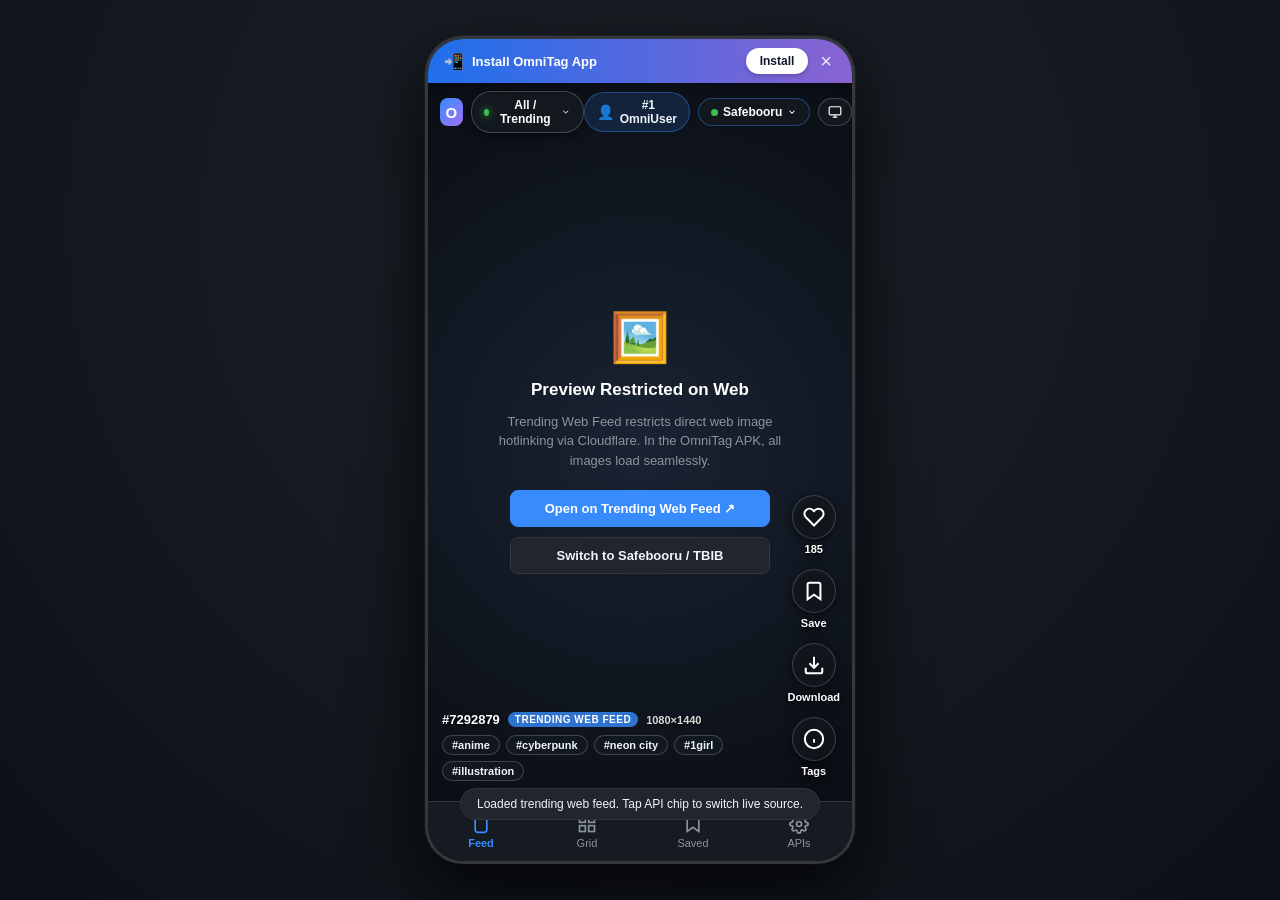
==== mobile.html @ 78c534c0 "Fix broken previews & Danbooru Cloudflare hotlink: add native APK intercept, graceful web fallback, " ====
<!DOCTYPE html>
<html lang="en" data-theme="dark">
<head>
  <meta charset="UTF-8">
  <meta name="viewport" content="width=device-width, initial-scale=1.0, maximum-scale=1.0, user-scalable=no, viewport-fit=cover">
  <meta name="referrer" content="no-referrer">
  <meta name="theme-color" content="#121820">
  <meta name="apple-mobile-web-app-capable" content="yes">
  <meta name="apple-mobile-web-app-status-bar-style" content="black-translucent">
  <title>OmniTag Mobile</title>
  
  <script>
    // Immediately suppress install banners when running inside Android APK or standalone PWA
    if (location.protocol === "file:" || navigator.userAgent.includes("OmniTagApp") || window.AndroidBridge || window.matchMedia("(display-mode: standalone)").matches) {
      document.documentElement.classList.add("is-apk");
    }
  </script>

  <link rel="manifest" href="manifest.json">
  <link rel="stylesheet" href="css/mobile.css?v=1.3.0">
  <link rel="icon" type="image/svg+xml" href="data:image/svg+xml,<svg xmlns='http://www.w3.org/2000/svg' viewBox='0 0 100 100'><rect width='100' height='100' rx='25' fill='%23388bfd'/><text x='50%' y='55%' dominant-baseline='middle' text-anchor='middle' fill='white' font-size='56' font-weight='bold'>O</text></svg>">
</head>
<body>

  <!-- Mobile App Wrapper -->
  <div class="mobile-app-container">
    
    <!-- Install to phone banner (Shown only on web mobile browsers) -->
    <div id="install-banner" class="install-banner" style="display: none;">
      <div style="display: flex; align-items: center; gap: 8px;">
        <span style="font-size: 16px;">📲</span>
        <span>Install OmniTag App</span>
      </div>
      <div style="display: flex; align-items: center; gap: 8px;">
        <button id="install-btn" class="install-banner-btn">Install</button>
        <button id="dismiss-install-banner-btn" class="install-dismiss-btn" title="Dismiss">&times;</button>
      </div>
    </div>

    <!-- ==========================================
         Grid & Saved View Pane (Consolidated to prevent layout jumping)
         ========================================== -->
    <div id="mobile-grid-view" class="mobile-grid-view" style="display: none;">
      <!-- Top Mobile App Header -->
      <header id="mobile-header" class="mobile-header">
        <div class="header-brand">
          <div class="brand-badge">O</div>
          <span class="brand-name">OmniTag</span>
        </div>

        <div class="header-actions">
          <!-- User Account Pill (Unique ID #1, #2, etc.) -->
          <button id="header-account-btn" class="account-pill" title="My Account Profile">
            <span id="header-account-avatar" class="account-avatar-emoji">&#128100;</span>
            <span id="header-account-label">#1 User</span>
          </button>
          <!-- Active Source Pill (Tap opens bottom sheet) -->
          <button id="mobile-source-chip" class="mobile-source-chip" title="Switch API">
            <span class="dot-online"></span>
            <span id="active-source-name">Safebooru</span>
            <svg width="12" height="12" viewBox="0 0 24 24" fill="none" stroke="currentColor" stroke-width="2.5"><polyline points="6 9 12 15 18 9"></polyline></svg>
          </button>

          <!-- Theme Toggle -->
          <button id="mobile-theme-btn" class="header-icon-btn" title="Toggle Theme">
            <svg width="18" height="18" viewBox="0 0 24 24" fill="none" stroke="currentColor" stroke-width="2"><circle cx="12" cy="12" r="5"></circle></svg>
          </button>

          <!-- Switch to Desktop Web Version -->
          <a href="index.html?desktop=1" id="mobile-to-desktop-btn" class="header-icon-btn desktop-link-btn" title="Open Desktop Web Version">
            <svg width="17" height="17" viewBox="0 0 24 24" fill="none" stroke="currentColor" stroke-width="2"><rect x="2" y="3" width="20" height="14" rx="2"></rect><line x1="8" y1="21" x2="16" y2="21"></line><line x1="12" y1="17" x2="12" y2="21"></line></svg>
          </a>
        </div>
      </header>

      <!-- Mobile Search Bar (Sticky, for Grid & Saved views) -->
      <div id="mobile-search-section" class="mobile-search-section">
        <div class="mobile-search-bar">
          <svg class="search-icon" width="18" height="18" viewBox="0 0 24 24" fill="none" stroke="currentColor" stroke-width="2.5">
            <circle cx="11" cy="11" r="8"></circle>
            <line x1="21" y1="21" x2="16.65" y2="16.65"></line>
          </svg>
          <input 
            id="mobile-search-input" 
            type="text" 
            placeholder="Search tags (e.g. 1girl, -tag)..." 
            autocomplete="off" 
            autocapitalize="none" 
            spellcheck="false"
          >
          <button id="mobile-clear-btn" class="clear-btn" style="display: none;">&times;</button>
          <button id="mobile-search-btn" class="submit-btn" title="Search">
            <svg width="16" height="16" viewBox="0 0 24 24" fill="none" stroke="currentColor" stroke-width="3">
              <polyline points="9 18 15 12 9 6"></polyline>
            </svg>
          </button>
        </div>

        <!-- Real-time Tag Autocomplete Sheet -->
        <div id="mobile-autocomplete" class="mobile-autocomplete-dropdown"></div>

        <!-- Horizontal Quick Filter Pills -->
        <div id="mobile-filter-scroll" class="horizontal-filter-scroll">
          <button class="filter-pill active" data-filter="all">All</button>
          <button class="filter-pill" data-rating="s">Safe Only</button>
          <button class="filter-pill" data-media="video">Videos / GIFs</button>
          <button class="filter-pill" data-media="image">Images</button>
          <button class="filter-pill" data-aspect="tall">Portrait</button>
          <button class="filter-pill" data-aspect="wide">Landscape</button>
          <button class="filter-pill" data-sort="score">★ Top Score</button>
        </div>
      </div>

      <!-- Active 2-Column Grid Scroll Body -->
      <main id="mobile-scroll-body" class="mobile-scroll-body">
        <!-- Status Meta Bar -->
        <div class="feed-status-bar">
          <span id="feed-results-info">Ready to search</span>
          <button id="feed-refresh-btn" class="text-action-btn">Refresh</button>
        </div>

        <!-- 2-Column Mobile Masonry Grid -->
        <div id="mobile-grid" class="mobile-gallery-grid"></div>

        <!-- Mobile Pagination -->
        <div id="mobile-pagination" class="mobile-pagination"></div>
      </main>
    </div>

    <!-- ==========================================
         TikTok-Style Vertical Scrolling Feed View
         ========================================== -->
    <div id="mobile-feed-view" class="mobile-feed-view">
      <!-- Floating Glass Top Bar for Feed -->
      <div class="feed-top-bar">
        <div class="feed-top-left">
          <div class="brand-badge small">O</div>
          <button id="feed-tag-pill" class="feed-tag-indicator-btn" title="Tap to change or search tags">
            <span class="feed-live-dot"></span>
            <span id="feed-tag-label">All / Trending</span>
            <svg width="12" height="12" viewBox="0 0 24 24" fill="none" stroke="currentColor" stroke-width="2.5"><polyline points="6 9 12 15 18 9"></polyline></svg>
          </button>
        </div>
        <div class="feed-top-right">
          <!-- User Account Pill (Unique ID #1, #2, etc.) -->
          <button id="feed-account-btn" class="feed-glass-btn account-pill" title="My Account Profile">
            <span id="feed-account-avatar" class="account-avatar-emoji">&#128100;</span>
            <span id="feed-account-label">#1 User</span>
          </button>
          <button id="feed-clear-tag-btn" class="feed-glass-btn" title="Clear tag filter" style="display: none;">
            &times; Clear
          </button>
          <!-- Choose Feed API Source Chip -->
          <button id="feed-source-chip" class="feed-glass-btn feed-api-pill" title="Choose Feed API Source">
            <span class="dot-online"></span>
            <span id="feed-active-source-name">Safebooru</span>
            <svg width="10" height="10" viewBox="0 0 24 24" fill="none" stroke="currentColor" stroke-width="2.5"><polyline points="6 9 12 15 18 9"></polyline></svg>
          </button>
          <!-- Switch to Desktop Web Version -->
          <a href="index.html?desktop=1" id="feed-to-desktop-btn" class="feed-glass-btn" title="Open Desktop Web Version" style="padding: 6px 9px;">
            <svg width="14" height="14" viewBox="0 0 24 24" fill="none" stroke="currentColor" stroke-width="2"><rect x="2" y="3" width="20" height="14" rx="2"></rect><line x1="8" y1="21" x2="16" y2="21"></line><line x1="12" y1="17" x2="12" y2="21"></line></svg>
          </a>
        </div>
      </div>

      <!-- Quick Tag Input Drawer (Toggled by feed-tag-pill) -->
      <div id="feed-tag-drawer" class="feed-tag-drawer hidden">
        <div class="feed-drawer-input-row">
          <input 
            type="text" 
            id="feed-tag-input" 
            placeholder="Type tags to filter feed (e.g. 1girl, landscape)..." 
            autocomplete="off" 
            autocapitalize="none" 
            spellcheck="false"
          >
          <button id="feed-tag-apply-btn" class="feed-drawer-btn primary">Apply</button>
          <button id="feed-tag-close-btn" class="feed-drawer-btn">&times;</button>
        </div>

        <!-- Quick Feed API Source Selector -->
        <div class="feed-drawer-api-section">
          <div class="feed-drawer-section-title">
            <span>Scroll on API:</span>
            <button type="button" id="feed-drawer-manage-apis-btn" class="feed-drawer-manage-link">All APIs &rsaquo;</button>
          </div>
          <div id="feed-drawer-api-pills" class="feed-drawer-api-pills"></div>
        </div>

        <div class="feed-drawer-quick-tags">
          <span class="quick-tag-label">Popular:</span>
          <button class="quick-tag-chip" data-tag="1girl">1girl</button>
          <button class="quick-tag-chip" data-tag="video">videos</button>
          <button class="quick-tag-chip" data-tag="animated">animated</button>
          <button class="quick-tag-chip" data-tag="scenery">scenery</button>
          <button class="quick-tag-chip" data-tag="cyberpunk">cyberpunk</button>
          <button class="quick-tag-chip" data-tag="genshin_impact">genshin</button>
          <button class="quick-tag-chip" data-tag="cat_ears">cat ears</button>
        </div>
      </div>

      <!-- Full-Screen Vertical Swipeable TikTok Feed Container -->
      <div id="mobile-feed-container" class="tiktok-feed-container"></div>
      
      <!-- Feed Loading Spinner -->
      <div id="feed-loading-spinner" class="feed-loading-spinner" style="display: none;">
        <div class="feed-spinner"></div>
      </div>
    </div>

    <!-- Bottom Mobile Tab Bar -->
    <nav class="mobile-bottom-nav">
      <button class="nav-tab active" data-tab="feed">
        <svg width="20" height="20" viewBox="0 0 24 24" fill="none" stroke="currentColor" stroke-width="2">
          <rect x="5" y="2" width="14" height="20" rx="3"></rect>
          <line x1="12" y1="18" x2="12.01" y2="18" stroke-width="3"></line>
        </svg>
        <span>Feed</span>
      </button>

      <button class="nav-tab" data-tab="search">
        <svg width="20" height="20" viewBox="0 0 24 24" fill="none" stroke="currentColor" stroke-width="2">
          <rect x="3" y="3" width="7" height="7"></rect>
          <rect x="14" y="3" width="7" height="7"></rect>
          <rect x="14" y="14" width="7" height="7"></rect>
          <rect x="3" y="14" width="7" height="7"></rect>
        </svg>
        <span>Grid</span>
      </button>

      <button class="nav-tab" data-tab="saved">
        <svg width="20" height="20" viewBox="0 0 24 24" fill="none" stroke="currentColor" stroke-width="2">
          <path d="M19 21l-7-5-7 5V5a2 2 0 0 1 2-2h10a2 2 0 0 1 2 2z"></path>
        </svg>
        <span>Saved</span>
      </button>

      <button id="nav-tab-apis" class="nav-tab" data-tab="apis">
        <svg width="20" height="20" viewBox="0 0 24 24" fill="none" stroke="currentColor" stroke-width="2">
          <circle cx="12" cy="12" r="3"></circle>
          <path d="M19.4 15a1.65 1.65 0 0 0 .33 1.82l.06.06a2 2 0 0 1 0 2.83 2 2 0 0 1-2.83 0l-.06-.06a1.65 1.65 0 0 0-1.82-.33 1.65 1.65 0 0 0-1 1.51V21a2 2 0 0 1-2 2 2 2 0 0 1-2-2v-.09A1.65 1.65 0 0 0 9 19.4a1.65 1.65 0 0 0-1.82.33l-.06.06a2 2 0 0 1-2.83 0 2 2 0 0 1 0-2.83l.06-.06a1.65 1.65 0 0 0 .33-1.82 1.65 1.65 0 0 0-1.51-1H3a2 2 0 0 1-2-2 2 2 0 0 1 2-2h.09A1.65 1.65 0 0 0 4.6 9a1.65 1.65 0 0 0-.33-1.82l-.06-.06a2 2 0 0 1 0-2.83 2 2 0 0 1 2.83 0l.06.06a1.65 1.65 0 0 0 1.82.33H9a1.65 1.65 0 0 0 1-1.51V3a2 2 0 0 1 2-2 2 2 0 0 1 2 2v.09a1.65 1.65 0 0 0 1 1.51 1.65 1.65 0 0 0 1.82-.33l.06-.06a2 2 0 0 1 2.83 0 2 2 0 0 1 0 2.83l-.06.06a1.65 1.65 0 0 0-.33 1.82V9a1.65 1.65 0 0 0 1.51 1H21a2 2 0 0 1 2 2 2 2 0 0 1-2 2h-.09a1.65 1.65 0 0 0-1.51 1z"></path>
        </svg>
        <span>APIs</span>
      </button>
    </nav>

    <!-- ==========================================
         Mobile Full-Screen Media Viewer Modal
         (Also functions with vertical swipe and right-side TikTok action bar)
         ========================================== -->
    <div id="mobile-viewer-modal" class="mobile-viewer">
      <div class="viewer-top-bar">
        <button id="viewer-close-btn" class="viewer-circle-btn" title="Close">&times;</button>
        <div class="viewer-title">Post View</div>
        <div style="display: flex; gap: 8px;">
          <button id="viewer-quick-download-btn" class="viewer-circle-btn" title="Download Media">
            <svg width="18" height="18" viewBox="0 0 24 24" fill="none" stroke="currentColor" stroke-width="2.2">
              <path d="M21 15v4a2 2 0 0 1-2 2H5a2 2 0 0 1-2-2v-4"></path>
              <polyline points="7 10 12 15 17 10"></polyline>
              <line x1="12" y1="15" x2="12" y2="3"></line>
            </svg>
          </button>
          <button id="viewer-toggle-info-btn" class="viewer-circle-btn" title="Details & Tags">
            <svg width="18" height="18" viewBox="0 0 24 24" fill="none" stroke="currentColor" stroke-width="2">
              <circle cx="12" cy="12" r="10"></circle>
              <line x1="12" y1="16" x2="12" y2="12"></line>
              <line x1="12" y1="8" x2="12.01" y2="8"></line>
            </svg>
          </button>
          <button id="viewer-fav-btn" class="viewer-circle-btn" title="Favorite">
            <svg width="18" height="18" viewBox="0 0 24 24" fill="none" stroke="currentColor" stroke-width="2">
              <path d="M20.84 4.61a5.5 5.5 0 0 0-7.78 0L12 5.67l-1.06-1.06a5.5 5.5 0 0 0-7.78 7.78l1.06 1.06L12 21.23l7.78-7.78 1.06-1.06a5.5 5.5 0 0 0 0-7.78z"></path>
            </svg>
          </button>
        </div>
      </div>

      <div id="viewer-media-stage" class="viewer-stage"></div>

      <!-- Right Side Vertical Action Bar for Viewer Modal -->
      <div class="tiktok-actions-sidebar viewer-sidebar">
        <!-- Heart / Like -->
        <button id="viewer-sidebar-heart-btn" class="tiktok-action-btn heart-btn" title="Like">
          <div class="action-icon-circle">
            <svg width="22" height="22" viewBox="0 0 24 24" fill="none" stroke="currentColor" stroke-width="2.2">
              <path d="M20.84 4.61a5.5 5.5 0 0 0-7.78 0L12 5.67l-1.06-1.06a5.5 5.5 0 0 0-7.78 7.78l1.06 1.06L12 21.23l7.78-7.78 1.06-1.06a5.5 5.5 0 0 0 0-7.78z"></path>
            </svg>
          </div>
          <span id="viewer-sidebar-heart-label" class="action-label">Like</span>
        </button>

        <!-- Save / Bookmark Button -->
        <button id="viewer-sidebar-save-btn" class="tiktok-action-btn save-btn" title="Save Bookmark">
          <div class="action-icon-circle">
            <svg width="22" height="22" viewBox="0 0 24 24" fill="none" stroke="currentColor" stroke-width="2.2">
              <path d="M19 21l-7-5-7 5V5a2 2 0 0 1 2-2h10a2 2 0 0 1 2 2z"></path>
            </svg>
          </div>
          <span id="viewer-sidebar-save-label" class="action-label">Save</span>
        </button>

        <!-- Download Button Directly Underneath Save Button -->
        <button id="viewer-sidebar-download-btn" class="tiktok-action-btn download-btn" title="Download Media">
          <div class="action-icon-circle">
            <svg width="22" height="22" viewBox="0 0 24 24" fill="none" stroke="currentColor" stroke-width="2.2">
              <path d="M21 15v4a2 2 0 0 1-2 2H5a2 2 0 0 1-2-2v-4"></path>
              <polyline points="7 10 12 15 17 10"></polyline>
              <line x1="12" y1="15" x2="12" y2="3"></line>
            </svg>
          </div>
          <span class="action-label">Download</span>
        </button>

        <!-- Tags Button -->
        <button id="viewer-sidebar-tags-btn" class="tiktok-action-btn info-btn" title="Tags & Info">
          <div class="action-icon-circle">
            <svg width="22" height="22" viewBox="0 0 24 24" fill="none" stroke="currentColor" stroke-width="2.2">
              <circle cx="12" cy="12" r="10"></circle>
              <line x1="12" y1="16" x2="12" y2="12"></line>
              <line x1="12" y1="8" x2="12.01" y2="8"></line>
            </svg>
          </div>
          <span class="action-label">Tags</span>
        </button>
      </div>

      <!-- Floating Button to Open Details (visible when sheet is hidden) -->
      <button id="viewer-info-pill-btn" class="viewer-floating-pill" type="button">
        <svg width="15" height="15" viewBox="0 0 24 24" fill="none" stroke="currentColor" stroke-width="2.5">
          <polyline points="18 15 12 9 6 15"></polyline>
        </svg>
        Tags & Details
      </button>

      <!-- Backdrop overlay for bottom sheet (tapping dismisses sheet) -->
      <div id="viewer-sheet-backdrop" class="viewer-sheet-backdrop"></div>

      <!-- Expandable Bottom Sheet for Info & Tags -->
      <div id="viewer-info-sheet" class="viewer-info-sheet collapsed">
        <div id="viewer-sheet-drag-header" class="sheet-drag-header" title="Pull down or tap Close to hide details">
          <div class="sheet-drag-handle-zone">
            <div class="sheet-drag-bar"></div>
          </div>
          <div class="sheet-header-title-row">
            <span class="sheet-header-title">Post Details &amp; Tags</span>
            <button type="button" id="viewer-collapse-btn" class="sheet-collapse-btn" title="Close Details">
              <svg width="14" height="14" viewBox="0 0 24 24" fill="none" stroke="currentColor" stroke-width="2.5">
                <line x1="18" y1="6" x2="6" y2="18"></line>
                <line x1="6" y1="6" x2="18" y2="18"></line>
              </svg>
              Close
            </button>
          </div>
        </div>

        <div class="sheet-actions">
          <button id="viewer-download-btn" class="sheet-action-btn primary">
            <svg width="16" height="16" viewBox="0 0 24 24" fill="none" stroke="currentColor" stroke-width="2">
              <path d="M21 15v4a2 2 0 0 1-2 2H5a2 2 0 0 1-2-2v-4"></path>
              <polyline points="7 10 12 15 17 10"></polyline>
              <line x1="12" y1="15" x2="12" y2="3"></line>
            </svg>
            Download
          </button>
          <button id="viewer-copy-btn" class="sheet-action-btn">Copy Link</button>
          <a id="viewer-source-btn" class="sheet-action-btn" target="_blank" rel="noopener">Source &nearr;</a>
        </div>

        <div class="sheet-meta-row" id="viewer-meta-row"></div>
        
        <div class="sheet-tags-section">
          <h5>Tags (Tap to Search)</h5>
          <div id="viewer-tags-chips" class="mobile-tags-wrap"></div>
        </div>
      </div>
    </div>

    <!-- ==========================================
         Mobile Source Switcher & Manager Bottom Sheet
         ========================================== -->
    <div id="mobile-sources-sheet" class="bottom-sheet-modal">
      <div class="sheet-overlay"></div>
      <div class="sheet-panel">
        <div class="sheet-header">
          <h4>Manage API Sources</h4>
          <button id="close-sources-sheet-btn" class="sheet-close-btn">&times;</button>
        </div>
        <div id="mobile-sources-list" class="sheet-sources-list"></div>
        <div class="sheet-footer" style="display: flex; flex-direction: column; gap: 8px;">
          <button id="mobile-add-source-btn" class="sheet-action-btn primary" style="width: 100%;">+ Add Custom API Source</button>
          <div style="display: flex; gap: 8px;">
            <button id="m-export-btn" class="sheet-action-btn" type="button" style="flex: 1;">Export JSON</button>
            <label class="sheet-action-btn" style="flex: 1; text-align: center; cursor: pointer; margin: 0;">
              Import JSON
              <input type="file" id="m-import-file" accept=".json" style="display: none;">
            </label>
            <button id="m-reset-btn" class="sheet-action-btn" type="button" style="flex: 1;">Reset</button>
          </div>
        </div>
      </div>
    </div>

    <!-- ==========================================
         Mobile Add / Edit Source Sheet
         ========================================== -->
    <div id="mobile-edit-source-sheet" class="bottom-sheet-modal">
      <div class="sheet-overlay"></div>
      <div class="sheet-panel" style="max-height: 90vh;">
        <div class="sheet-header">
          <h4 id="m-edit-sheet-title">Edit API Source</h4>
          <button id="close-edit-source-btn" class="sheet-close-btn">&times;</button>
        </div>
        
        <form id="mobile-source-form" style="overflow-y: auto; padding-right: 4px; flex: 1;">
          <input type="hidden" id="m-src-id">

          <div class="m-form-group">
            <label class="m-form-label">Source Name</label>
            <input type="text" id="m-src-name" class="m-form-input" placeholder="e.g. My Custom API" required>
          </div>

          <div class="m-form-group">
            <label class="m-form-label">API Protocol / Type</label>
            <select id="m-src-type" class="m-form-select">
              <option value="gelbooru_dapi">Gelbooru / Safebooru DAPI (XML / JSON)</option>
              <option value="danbooru_v2">Danbooru 2.x API (JSON)</option>
              <option value="moebooru">Moebooru API (Yande.re, Konachan)</option>
            </select>
          </div>

          <div class="m-form-group">
            <label class="m-form-label">Base URL</label>
            <input type="url" id="m-src-base" class="m-form-input" placeholder="https://example.com" required>
          </div>

          <div class="m-form-group">
            <label class="m-form-label">API Key</label>
            <input type="text" id="m-src-apikey" class="m-form-input" placeholder="Paste your API key here" autocomplete="off" spellcheck="false">
            <div class="m-form-hint">Rule34: find in rule34.xxx &rarr; Account &rarr; Options</div>
          </div>

          <div class="m-form-group">
            <label class="m-form-label">User ID (Required for Rule34)</label>
            <input type="text" id="m-src-userid" class="m-form-input" placeholder="Enter numeric User ID (e.g. 1234567)" autocomplete="off" spellcheck="false">
            <div class="m-form-hint">Rule34 requires BOTH your numeric User ID and API key to authenticate.</div>
          </div>

          <div class="m-form-group">
            <label class="m-form-label">Proxy Mode</label>
            <select id="m-src-proxy" class="m-form-select">
              <option value="auto">Auto (Built-in / Local server proxy)</option>
              <option value="direct">Direct (No Proxy)</option>
              <option value="corsproxy">Public CORS Proxy</option>
              <option value="allorigins">AllOrigins Proxy</option>
              <option value="custom">Custom Proxy</option>
            </select>
          </div>

          <div class="m-form-group" id="m-src-custom-proxy-group" style="display: none;">
            <label class="m-form-label">Custom Proxy URL</label>
            <input type="text" id="m-src-custom-proxy" class="m-form-input" placeholder="https://myproxy.com/?url={url}">
          </div>

          <div class="m-form-group">
            <label class="m-form-label">Custom Posts URL Template (Optional)</label>
            <input type="text" id="m-src-posts" class="m-form-input" placeholder="Leave empty for default">
            <div class="m-form-hint">Variables: {tags}, {page}, {limit}, {api_key}, {user_id}</div>
          </div>

          <div class="m-form-group">
            <label class="m-form-label">Custom Tag Autocomplete URL (Optional)</label>
            <input type="text" id="m-src-tags" class="m-form-input" placeholder="Leave empty for default">
            <div class="m-form-hint">Variable: {query}</div>
          </div>

          <div style="display: flex; flex-direction: column; gap: 8px; margin-top: 16px; margin-bottom: 8px;">
            <button type="submit" class="sheet-action-btn primary" style="padding: 12px; font-size: 14px;">Save Source</button>
            <button type="button" id="m-src-cancel-btn" class="sheet-action-btn" style="padding: 10px;">Cancel</button>
            <button type="button" id="m-src-delete-btn" class="sheet-action-btn" style="padding: 10px; color: var(--m-danger); border-color: rgba(248, 81, 73, 0.4); display: none;">Delete Source</button>
          </div>
        </form>
      </div>
    </div>

        <!-- ==========================================
         Mobile Accounts & Profile Bottom Sheet Modal
         ========================================== -->
    <div id="mobile-account-modal" class="bottom-sheet-modal">
      <div class="sheet-overlay"></div>
      <div class="sheet-panel" style="max-height: 88vh;">
        <div class="sheet-header">
          <h4>đź‘¤ User Profiles &amp; Accounts</h4>
          <button id="close-account-modal-btn" class="sheet-close-btn">&times;</button>
        </div>

        <div style="overflow-y: auto; padding-right: 4px; flex: 1; display: flex; flex-direction: column; gap: 14px;">
          <!-- Active Account Card -->
          <div class="active-account-card">
            <div class="account-avatar-large" id="current-account-avatar">&#128100;</div>
            <div class="account-card-info">
              <div class="account-name-row">
                <span id="current-account-name" class="account-name-text">OmniUser</span>
                <button id="edit-profile-btn" class="edit-profile-mini-btn" title="Edit Profile">&#9998;</button>
              </div>
              <div class="account-badges-row">
                <span class="account-id-badge" id="current-account-id-badge">ID #1</span>
                <span class="account-handle-text" id="current-account-handle">@user1</span>
              </div>
              <div class="account-stats-text" id="current-account-stats">0 saved bookmarks</div>
            </div>
          </div>

          <!-- Account Switcher Section -->
          <div class="account-section-title">
            <span>Switch Profile</span>
            <button id="create-account-btn" class="text-action-btn">+ New Account</button>
          </div>

          <div id="accounts-list-container" class="accounts-list-container">
            <!-- Dynamic Account Cards rendered here -->
          </div>

          <!-- Create Account Form Drawer (Hidden by default) -->
          <div id="new-account-drawer" class="new-account-drawer hidden">
            <h5 style="color: var(--m-text); font-weight: 700;">Create Unique Account</h5>
            <div class="m-form-group">
              <label class="m-form-label">Profile Name</label>
              <input type="text" id="new-account-name-input" class="m-form-input" placeholder="e.g. Anime Fan">
            </div>
            <div class="m-form-group">
              <label class="m-form-label">Choose Avatar</label>
              <div class="avatar-picker-row">
                <button type="button" class="avatar-option selected" data-avatar="&#128100;">&#128100;</button>
                <button type="button" class="avatar-option" data-avatar="&#127775;">&#127775;</button>
                <button type="button" class="avatar-option" data-avatar="&#129418;">&#129418;</button>
                <button type="button" class="avatar-option" data-avatar="&#128049;">&#128049;</button>
                <button type="button" class="avatar-option" data-avatar="&#127800;">&#127800;</button>
                <button type="button" class="avatar-option" data-avatar="&#9889;">&#9889;</button>
                <button type="button" class="avatar-option" data-avatar="&#127918;">&#127918;</button>
                <button type="button" class="avatar-option" data-avatar="&#127912;">&#127912;</button>
                <button type="button" class="avatar-option" data-avatar="&#128081;">&#128081;</button>
              </div>
            </div>
            <div style="font-size: 11px; color: var(--m-text-sub); margin-bottom: 8px;" id="new-account-id-hint">
              This account will be assigned sequential unique ID #2.
            </div>
            <div style="display: flex; gap: 8px;">
              <button type="button" id="confirm-create-account-btn" class="sheet-action-btn primary" style="flex: 1;">Create Account</button>
              <button type="button" id="cancel-create-account-btn" class="sheet-action-btn" style="flex: 1;">Cancel</button>
            </div>
          </div>
        </div>
      </div>
    </div>
    <!-- Install Help Modal -->
    <div id="install-modal" class="bottom-sheet-modal">
      <div class="sheet-overlay"></div>
      <div class="sheet-panel">
        <div class="sheet-header">
          <h4>📲 How to Install App on Phone</h4>
          <button id="close-install-modal-btn" class="sheet-close-btn">&times;</button>
        </div>
        <div id="install-instructions" style="font-size: 13px; line-height: 1.6; color: var(--m-text); margin-bottom: 14px;">
        </div>
        <div>
          <button id="dismiss-install-modal-btn" class="sheet-action-btn primary" style="width: 100%;">Understood</button>
        </div>
      </div>
    </div>

    <!-- Toast Notification -->
    <div id="mobile-toast" class="mobile-toast"></div>

  </div>

  <!-- Reusable API engine and Autocomplete logic -->
  <script src="js/api-sources.js?v=1.3.0"></script>
  <script src="js/autocomplete.js?v=1.3.0"></script>
  <script src="js/mobile-app.js?v=1.3.0"></script>

  <!-- PWA Service Worker Registration -->
  <script>
    if ("serviceWorker" in navigator && location.protocol.startsWith("http")) {
      window.addEventListener("load", () => {
        navigator.serviceWorker.register("sw.js").catch(e => console.log("SW registration:", e));
      });
    }
  </script>

</body>
</html>
---- css/mobile.css ----
/* ==========================================================================
   OmniTag Mobile - Native App UI Stylesheet
   Designed for smartphone viewport, touch gestures, and bottom navigation
   ========================================================================== */

:root {
  --m-bg: #0d1117;
  --m-surface: #161b22;
  --m-surface-elevated: #21262d;
  --m-border: #30363d;
  --m-text: #f0f6fc;
  --m-text-sub: #8b949e;
  --m-accent: #388bfd;
  --m-accent-glow: rgba(56, 139, 253, 0.2);
  --m-danger: #f85149;
  --m-success: #3fb950;
  
  --cat-artist: #f47067;
  --cat-character: #56d364;
  --cat-copyright: #e3b341;
  --cat-general: #58a6ff;

  --nav-height: 60px;
  --header-height: 54px;
    --font-system: -apple-system, BlinkMacSystemFont, "Segoe UI", Roboto, Helvetica, Arial, sans-serif;

  /* Modern Android Safe-Area Insets (Samsung Galaxy A56+, S24/S25, Pixel 8/9) */
  --sat: env(safe-area-inset-top, 0px);
  --sab: env(safe-area-inset-bottom, 0px);
  --sal: env(safe-area-inset-left, 0px);
  --sar: env(safe-area-inset-right, 0px);
}

/* Completely suppress install banners when running inside Android APK or installed standalone PWA */
.is-apk #install-banner,
.is-apk #install-modal,
@media all and (display-mode: standalone) {
  #install-banner,
  #install-modal {
    display: none !important;
  }
}

[data-theme="light"] {
  --m-bg: #f8fafc;
  --m-surface: #ffffff;
  --m-surface-elevated: #f1f5f9;
  --m-border: #e2e8f0;
  --m-text: #0f172a;
  --m-text-sub: #64748b;
  --m-accent: #2563eb;
  --m-accent-glow: rgba(37, 99, 235, 0.15);
}

*, *::before, *::after {
  box-sizing: border-box;
  margin: 0;
  padding: 0;
  -webkit-tap-highlight-color: transparent;
}

body {
  font-family: var(--font-system);
  background-color: var(--m-bg);
  color: var(--m-text);
  margin: 0;
  padding: 0;
  height: 100vh;
  overflow: hidden;
  user-select: none;
}

/* App Container - Fixed viewport to eliminate jumping and layout shifts */
.mobile-app-container {
  position: fixed;
  inset: 0;
  width: 100%;
  max-width: 480px; /* Constrains beautifully on PC when previewing */
  margin: 0 auto;
  overflow: hidden;
  background-color: var(--m-bg);
  box-shadow: 0 0 40px rgba(0, 0, 0, 0.5);
  border-left: 1px solid var(--m-border);
  border-right: 1px solid var(--m-border);
}

/* Grid & Saved View Container */
.mobile-grid-view {
  position: absolute;
  top: 0;
  left: 0;
  right: 0;
  bottom: calc(var(--nav-height) + env(safe-area-inset-bottom, 0px));
  display: flex;
  flex-direction: column;
  overflow: hidden;
  background: var(--m-bg);
  z-index: 10;
}

.install-banner {
  position: absolute;
  top: 0;
  left: 0;
  right: 0;
  height: 44px;
  background: linear-gradient(90deg, #1f6feb, #8a63d2);
  color: #fff;
  padding: 0 16px;
  display: flex;
  align-items: center;
  justify-content: space-between;
  font-size: 13px;
  font-weight: 600;
  box-shadow: 0 2px 8px rgba(0, 0, 0, 0.25);
  z-index: 60;
}

body.with-install-banner .mobile-grid-view,
body.with-install-banner .mobile-feed-view {
  top: 44px;
}

.install-banner-btn {
  background: #ffffff;
  color: #0f172a;
  border: none;
  padding: 6px 14px;
  border-radius: 16px;
  font-size: 12px;
  font-weight: 700;
  cursor: pointer;
  box-shadow: 0 2px 4px rgba(0, 0, 0, 0.2);
  transition: transform 0.15s ease;
}

.install-banner-btn:active {
  transform: scale(0.95);
}

.install-dismiss-btn {
  background: transparent;
  border: none;
  color: rgba(255, 255, 255, 0.85);
  font-size: 20px;
  line-height: 1;
  cursor: pointer;
  padding: 0 4px;
}

.desktop-link-btn {
  color: var(--m-text-sub);
  text-decoration: none;
}

.desktop-link-btn:hover {
  color: var(--m-text);
}

/* Header */
.mobile-header {
  height: var(--header-height);
  padding: 0 16px;
  display: flex;
  align-items: center;
  justify-content: space-between;
  background-color: var(--m-surface);
  border-bottom: 1px solid var(--m-border);
  flex-shrink: 0;
  z-index: 20;
}

.header-brand {
  display: flex;
  align-items: center;
  gap: 8px;
}

.brand-badge {
  width: 28px;
  height: 28px;
  border-radius: 8px;
  background: linear-gradient(135deg, #388bfd, #a371f7);
  display: flex;
  align-items: center;
  justify-content: center;
  color: #fff;
  font-weight: 800;
  font-size: 15px;
}

.brand-name {
  font-size: 18px;
  font-weight: 700;
  letter-spacing: -0.5px;
}

.header-actions {
  display: flex;
  align-items: center;
  gap: 8px;
}

.mobile-source-chip {
  background: var(--m-surface-elevated);
  border: 1px solid var(--m-border);
  color: var(--m-text);
  padding: 5px 10px;
  border-radius: 20px;
  font-size: 12px;
  font-weight: 600;
  display: flex;
  align-items: center;
  gap: 6px;
  cursor: pointer;
}

.dot-online {
  width: 7px;
  height: 7px;
  border-radius: 50%;
  background: var(--m-success);
}

.header-icon-btn {
  background: transparent;
  border: none;
  color: var(--m-text);
  width: 34px;
  height: 34px;
  border-radius: 50%;
  display: flex;
  align-items: center;
  justify-content: center;
  cursor: pointer;
}

/* Sticky Search & Filter Section */
.mobile-search-section {
  padding: 10px 14px 6px 14px;
  background: var(--m-surface);
  border-bottom: 1px solid var(--m-border);
  position: relative;
  flex-shrink: 0;
  z-index: 15;
}

.mobile-search-bar {
  background: var(--m-surface-elevated);
  border: 1px solid var(--m-border);
  border-radius: 24px;
  height: 44px;
  display: flex;
  align-items: center;
  padding: 0 8px 0 14px;
  transition: border-color 0.2s ease;
}

.mobile-search-bar:focus-within {
  border-color: var(--m-accent);
}

.mobile-search-bar input {
  flex: 1;
  background: transparent;
  border: none;
  outline: none;
  font-size: 14px;
  color: var(--m-text);
  margin: 0 8px;
  font-family: inherit;
}

.mobile-search-bar .search-icon {
  color: var(--m-text-sub);
}

.clear-btn {
  background: transparent;
  border: none;
  color: var(--m-text-sub);
  font-size: 18px;
  padding: 0 6px;
  cursor: pointer;
}

.submit-btn {
  background: var(--m-accent);
  border: none;
  color: #fff;
  width: 30px;
  height: 30px;
  border-radius: 50%;
  display: flex;
  align-items: center;
  justify-content: center;
  cursor: pointer;
}

/* Autocomplete Dropdown in Mobile */
.mobile-autocomplete-dropdown {
  position: absolute;
  top: calc(100% + 4px);
  left: 14px;
  right: 14px;
  background: var(--m-surface);
  border: 1px solid var(--m-border);
  border-radius: 12px;
  box-shadow: 0 12px 30px rgba(0, 0, 0, 0.6);
  max-height: 240px;
  overflow-y: auto;
  z-index: 50;
  display: none;
}

.autocomplete-item {
  padding: 12px 14px;
  display: flex;
  align-items: center;
  justify-content: space-between;
  border-bottom: 1px solid var(--m-border);
  font-size: 13px;
  cursor: pointer;
}

.autocomplete-item:last-child {
  border-bottom: none;
}

.autocomplete-item:active {
  background: var(--m-surface-elevated);
}

/* Horizontal Filters */
.horizontal-filter-scroll {
  display: flex;
  gap: 8px;
  overflow-x: auto;
  padding: 10px 0 4px 0;
  scrollbar-width: none;
}

.horizontal-filter-scroll::-webkit-scrollbar {
  display: none;
}

.filter-pill {
  background: var(--m-surface-elevated);
  border: 1px solid var(--m-border);
  color: var(--m-text-sub);
  padding: 5px 12px;
  border-radius: 16px;
  font-size: 12px;
  white-space: nowrap;
  cursor: pointer;
  flex-shrink: 0;
  transition: all 0.2s ease;
}

.filter-pill.active {
  background: var(--m-accent);
  border-color: var(--m-accent);
  color: #fff;
  font-weight: 600;
}

/* Scrollable Main Feed */
.mobile-scroll-body {
  flex: 1;
  overflow-y: auto;
  padding: 12px;
  -webkit-overflow-scrolling: touch;
}

.feed-status-bar {
  display: flex;
  align-items: center;
  justify-content: space-between;
  font-size: 12px;
  color: var(--m-text-sub);
  margin-bottom: 10px;
  padding: 0 4px;
}

.text-action-btn {
  background: transparent;
  border: none;
  color: var(--m-accent);
  font-size: 12px;
  font-weight: 600;
  cursor: pointer;
}

/* 2-Column Gallery Grid */
.mobile-gallery-grid {
  display: grid;
  grid-template-columns: repeat(2, 1fr);
  gap: 10px;
}

.mobile-card {
  background: var(--m-surface);
  border-radius: 12px;
  overflow: hidden;
  border: 1px solid var(--m-border);
  position: relative;
  aspect-ratio: 0.82;
  cursor: pointer;
}

.mobile-card:active {
  transform: scale(0.98);
}

.mobile-card img {
  width: 100%;
  height: 100%;
  object-fit: cover;
  display: block;
}

.card-thumb-wrap {
  width: 100%;
  height: 100%;
  position: relative;
  display: flex;
  flex-direction: column;
}

.card-thumb {
  width: 100%;
  height: 100%;
  object-fit: cover;
  display: block;
}

.card-thumb.broken {
  display: none !important;
}

.card-thumb-fallback {
  width: 100%;
  height: 100%;
  min-height: 140px;
  background: var(--m-surface-elevated, #1c2128);
  display: flex;
  flex-direction: column;
  align-items: center;
  justify-content: center;
  color: var(--m-text-sub);
  font-size: 11px;
  gap: 6px;
  padding: 12px;
  text-align: center;
  box-sizing: border-box;
}

.card-thumb-fallback svg {
  opacity: 0.6;
}

.tiktok-fallback-box {
  width: 100%;
  height: 100%;
  display: flex;
  flex-direction: column;
  align-items: center;
  justify-content: center;
  padding: 32px 24px;
  text-align: center;
  background: radial-gradient(circle at center, rgba(30, 41, 59, 0.85) 0%, rgba(10, 14, 20, 0.98) 100%);
  gap: 12px;
  box-sizing: border-box;
  color: var(--m-text);
}

.tiktok-fallback-icon {
  font-size: 48px;
  margin-bottom: 2px;
}

.tiktok-fallback-title {
  font-size: 17px;
  font-weight: 700;
  color: #fff;
}

.tiktok-fallback-desc {
  font-size: 13px;
  line-height: 1.5;
  color: var(--m-text-sub);
  max-width: 300px;
}

.tiktok-fallback-actions {
  display: flex;
  flex-direction: column;
  gap: 10px;
  margin-top: 8px;
  width: 100%;
  max-width: 260px;
}

.card-badge {
  position: absolute;
  top: 6px;
  left: 6px;
  font-size: 9px;
  font-weight: 700;
  padding: 2px 5px;
  border-radius: 4px;
  background: rgba(0, 0, 0, 0.7);
  color: #fff;
}

.card-fav-star {
  position: absolute;
  top: 6px;
  right: 6px;
  background: rgba(0, 0, 0, 0.6);
  border: none;
  color: #fff;
  width: 26px;
  height: 26px;
  border-radius: 50%;
  display: flex;
  align-items: center;
  justify-content: center;
}

.card-fav-star.active {
  color: var(--m-danger);
}

/* Bottom Navigation Bar - Physically locked at bottom: 0 to prevent jumping */
.mobile-bottom-nav {
  position: absolute;
  left: 0;
  right: 0;
  bottom: 0;
  height: calc(var(--nav-height) + env(safe-area-inset-bottom, 0px));
  background: var(--m-surface);
  border-top: 1px solid var(--m-border);
  display: flex;
  align-items: center;
  justify-content: space-around;
  padding-bottom: env(safe-area-inset-bottom, 0px);
  z-index: 50;
  box-sizing: border-box;
}

.nav-tab {
  background: transparent;
  border: none;
  color: var(--m-text-sub);
  display: flex;
  flex-direction: column;
  align-items: center;
  gap: 3px;
  font-size: 11px;
  font-weight: 500;
  cursor: pointer;
  flex: 1;
}

.nav-tab.active {
  color: var(--m-accent);
  font-weight: 600;
}

/* Mobile Fullscreen Viewer */
.mobile-viewer {
  position: fixed;
  inset: 0;
  background: #000;
  z-index: 100;
  display: none;
  flex-direction: column;
}

/* Viewer Top Bar */
.viewer-top-bar {
  display: flex;
  align-items: center;
  justify-content: space-between;
  padding: 12px 16px;
  background: linear-gradient(180deg, rgba(13, 17, 23, 0.95) 0%, rgba(13, 17, 23, 0) 100%);
  position: absolute;
  top: 0;
  left: 0;
  right: 0;
  z-index: 30;
  transition: transform 0.25s ease, opacity 0.25s ease;
}

.viewer-top-bar.hidden {
  transform: translateY(-100%);
  opacity: 0;
  pointer-events: none;
}

.viewer-circle-btn {
  width: 40px;
  height: 40px;
  border-radius: 50%;
  background: rgba(22, 27, 34, 0.85);
  border: 1px solid rgba(255, 255, 255, 0.15);
  color: #fff;
  display: flex;
  align-items: center;
  justify-content: center;
  font-size: 20px;
  cursor: pointer;
  box-shadow: 0 4px 12px rgba(0, 0, 0, 0.4);
  backdrop-filter: blur(8px);
  -webkit-backdrop-filter: blur(8px);
}

.viewer-circle-btn:active {
  transform: scale(0.92);
}

.viewer-stage {
  flex: 1;
  display: flex;
  align-items: center;
  justify-content: center;
  position: relative;
  overflow: hidden;
  user-select: none;
  touch-action: pan-x pan-y;
  padding: 0;
}

.viewer-stage img, .viewer-stage video {
  max-width: 100%;
  max-height: 100%;
  object-fit: contain;
  pointer-events: auto;
  transition: transform 0.2s ease, opacity 0.2s ease;
}

/* Floating Info Pill */
.viewer-floating-pill {
  position: absolute;
  bottom: 24px;
  left: 50%;
  transform: translateX(-50%);
  background: rgba(22, 27, 34, 0.9);
  border: 1px solid rgba(255, 255, 255, 0.25);
  color: var(--m-text);
  padding: 10px 20px;
  border-radius: 30px;
  font-size: 13px;
  font-weight: 700;
  display: flex;
  align-items: center;
  gap: 8px;
  cursor: pointer;
  box-shadow: 0 8px 24px rgba(0, 0, 0, 0.6);
  backdrop-filter: blur(12px);
  -webkit-backdrop-filter: blur(12px);
  z-index: 20;
  transition: opacity 0.25s ease, transform 0.25s ease;
}

.viewer-floating-pill:active {
  transform: translateX(-50%) scale(0.94);
  background: var(--m-surface-elevated);
}

.viewer-floating-pill.hidden {
  opacity: 0;
  transform: translateX(-50%) translateY(24px);
  pointer-events: none;
}

/* Viewer Sheet Backdrop Overlay */
.viewer-sheet-backdrop {
  position: absolute;
  top: 0;
  left: 0;
  right: 0;
  bottom: 0;
  background: rgba(0, 0, 0, 0.55);
  backdrop-filter: blur(4px);
  -webkit-backdrop-filter: blur(4px);
  z-index: 24;
  opacity: 0;
  pointer-events: none;
  transition: opacity 0.25s cubic-bezier(0.16, 1, 0.3, 1);
}

.viewer-sheet-backdrop.active {
  opacity: 1;
  pointer-events: auto;
}

/* Expandable Info Bottom Sheet in Viewer */
.viewer-info-sheet {
  position: absolute;
  bottom: 0;
  left: 0;
  right: 0;
  background: var(--m-surface);
  border-top-left-radius: 22px;
  border-top-right-radius: 22px;
  padding: 4px 18px 28px 18px;
  border-top: 1px solid var(--m-border);
  box-shadow: 0 -10px 40px rgba(0, 0, 0, 0.9);
  max-height: 70vh;
  overflow-y: auto;
  -webkit-overflow-scrolling: touch;
  transition: transform 0.3s cubic-bezier(0.16, 1, 0.3, 1);
  will-change: transform;
  z-index: 25;
}

.viewer-info-sheet.collapsed {
  transform: translateY(105%) !important;
  pointer-events: none;
}

.viewer-info-sheet.dragging {
  transition: none !important;
}

/* Drag Header with Handle Zone & Close button */
.sheet-drag-header {
  padding: 8px 0 12px;
  cursor: pointer;
  touch-action: none;
  user-select: none;
  -webkit-user-select: none;
  border-bottom: 1px solid rgba(255, 255, 255, 0.08);
  margin-bottom: 12px;
}

.sheet-drag-handle-zone {
  padding: 4px 0 8px;
  display: flex;
  justify-content: center;
  align-items: center;
}

.sheet-drag-bar {
  width: 48px;
  height: 6px;
  background: rgba(255, 255, 255, 0.45);
  border-radius: 4px;
}

.sheet-drag-header:active .sheet-drag-bar {
  background: var(--m-accent);
}

.sheet-header-title-row {
  display: flex;
  align-items: center;
  justify-content: space-between;
}

.sheet-header-title {
  font-size: 14px;
  font-weight: 700;
  color: var(--m-text);
  letter-spacing: -0.2px;
}

.sheet-collapse-btn {
  background: var(--m-surface-elevated);
  border: 1px solid var(--m-border);
  color: var(--m-text);
  padding: 6px 14px;
  border-radius: 16px;
  font-size: 12px;
  font-weight: 700;
  display: flex;
  align-items: center;
  gap: 5px;
  cursor: pointer;
  transition: transform 0.15s ease, background 0.15s ease;
}

.sheet-collapse-btn:active {
  background: #f85149;
  color: #fff;
  border-color: #f85149;
  transform: scale(0.96);
}
  color: #fff;
}

.sheet-actions {
  display: flex;
  gap: 8px;
  margin-bottom: 12px;
}

.sheet-action-btn {
  flex: 1;
  background: var(--m-surface-elevated);
  border: 1px solid var(--m-border);
  color: var(--m-text);
  padding: 8px 12px;
  border-radius: 8px;
  font-size: 12px;
  font-weight: 600;
  display: flex;
  align-items: center;
  justify-content: center;
  gap: 6px;
  text-decoration: none;
  cursor: pointer;
}

.sheet-action-btn.primary {
  background: var(--m-accent);
  border-color: var(--m-accent);
  color: #fff;
}

.sheet-meta-row {
  display: flex;
  justify-content: space-between;
  font-size: 11px;
  color: var(--m-text-sub);
  margin-bottom: 12px;
}

.mobile-tags-wrap {
  display: flex;
  flex-wrap: wrap;
  gap: 6px;
  margin-top: 8px;
}

.mobile-tag-chip {
  background: var(--m-surface-elevated);
  border: 1px solid var(--m-border);
  color: var(--m-text);
  padding: 4px 8px;
  border-radius: 6px;
  font-size: 11px;
  cursor: pointer;
}

/* Bottom Sheet Modal */
.bottom-sheet-modal {
  position: fixed;
  inset: 0;
  z-index: 1000 !important;
  display: none;
  align-items: flex-end;
  justify-content: center;
}

.bottom-sheet-modal.open {
  display: flex !important;
}

.sheet-overlay {
  position: absolute;
  inset: 0;
  background: rgba(0, 0, 0, 0.7);
  backdrop-filter: blur(4px);
  -webkit-backdrop-filter: blur(4px);
  z-index: 1;
}

.sheet-panel {
  position: relative;
  z-index: 2;
  background: var(--m-surface);
  border-top-left-radius: 20px;
  border-top-right-radius: 20px;
  width: 100%;
  max-width: 480px;
  max-height: 82vh;
  display: flex;
  flex-direction: column;
  padding: 16px 18px calc(24px + env(safe-area-inset-bottom, 0px)) 18px;
  box-shadow: 0 -10px 30px rgba(0, 0, 0, 0.5);
  animation: mSheetSlideUp 0.25s cubic-bezier(0.16, 1, 0.3, 1);
}

@keyframes mSheetSlideUp {
  from { transform: translateY(100%); }
  to { transform: translateY(0); }
}

.sheet-header {
  display: flex;
  align-items: center;
  justify-content: space-between;
  margin-bottom: 14px;
}

.sheet-close-btn {
  background: transparent;
  border: none;
  color: var(--m-text-sub);
  font-size: 22px;
  cursor: pointer;
}

.sheet-sources-list {
  display: flex;
  flex-direction: column;
  gap: 8px;
  overflow-y: auto;
  margin-bottom: 14px;
}

.sheet-source-card {
  background: var(--m-surface-elevated);
  border: 1px solid var(--m-border);
  padding: 12px;
  border-radius: 10px;
  display: flex;
  align-items: center;
  justify-content: space-between;
  gap: 10px;
  cursor: pointer;
  transition: border-color 0.15s ease, background 0.15s ease;
}

.sheet-source-card.active {
  border-color: var(--m-accent);
  background: var(--m-accent-glow);
}

.sheet-source-info {
  flex: 1;
  min-width: 0;
}

.sheet-source-name-row {
  display: flex;
  align-items: center;
  gap: 6px;
  margin-bottom: 3px;
  flex-wrap: wrap;
}

.sheet-source-title {
  font-weight: 600;
  font-size: 14px;
  white-space: nowrap;
  overflow: hidden;
  text-overflow: ellipsis;
}

.sheet-source-badge {
  font-size: 10px;
  padding: 2px 6px;
  border-radius: 4px;
  font-weight: 600;
  background: var(--m-border);
  color: var(--m-text-sub);
}

.sheet-source-key-badge {
  font-size: 10px;
  padding: 2px 6px;
  border-radius: 4px;
  font-weight: 600;
  background: rgba(63, 185, 80, 0.15);
  color: var(--m-success);
}

.sheet-source-url {
  font-size: 11px;
  color: var(--m-text-sub);
  white-space: nowrap;
  overflow: hidden;
  text-overflow: ellipsis;
}

.sheet-source-actions {
  display: flex;
  align-items: center;
  gap: 8px;
  flex-shrink: 0;
}

.sheet-source-edit-btn {
  background: var(--m-surface);
  border: 1px solid var(--m-border);
  color: var(--m-text);
  padding: 6px 12px;
  border-radius: 6px;
  font-size: 11px;
  font-weight: 600;
  cursor: pointer;
}

.sheet-source-active-pill {
  font-size: 11px;
  font-weight: 700;
  color: var(--m-accent);
  padding: 4px 6px;
}

/* Mobile Form Elements */
.m-form-group {
  margin-bottom: 12px;
}

.m-form-label {
  display: block;
  font-size: 11px;
  font-weight: 600;
  color: var(--m-text-sub);
  text-transform: uppercase;
  letter-spacing: 0.5px;
  margin-bottom: 5px;
}

.m-form-input, .m-form-select {
  width: 100%;
  padding: 10px 12px;
  background: var(--m-surface-elevated);
  border: 1px solid var(--m-border);
  border-radius: 8px;
  color: var(--m-text);
  font-size: 13px;
  font-family: inherit;
  outline: none;
  box-sizing: border-box;
  transition: border-color 0.2s;
}

.m-form-input:focus, .m-form-select:focus {
  border-color: var(--m-accent);
}

.m-form-hint {
  font-size: 11px;
  color: var(--m-text-sub);
  margin-top: 4px;
  line-height: 1.4;
}

/* Toast */
.mobile-toast {
  position: fixed;
  bottom: 80px;
  left: 50%;
  transform: translateX(-50%) translateY(30px);
  background: var(--m-surface-elevated);
  border: 1px solid var(--m-border);
  color: var(--m-text);
  padding: 8px 16px;
  border-radius: 20px;
  font-size: 12px;
  opacity: 0;
  transition: all 0.25s ease;
  pointer-events: none;
  z-index: 200;
}

.mobile-toast.show {
  opacity: 1;
  transform: translateX(-50%) translateY(0);
}

/* Pagination in mobile */
.mobile-pagination {
  display: flex;
  justify-content: center;
  align-items: center;
  gap: 12px;
  margin: 18px 0;
}

/* ==========================================================================
   TikTok-Style Vertical Infinite Feed & Modern Phone Compatibility
   (Samsung Galaxy A56+, S24/S25, Pixel 8/9, 120Hz smooth scrolling)
   ========================================================================== */

.mobile-feed-view {
  position: absolute;
  top: 0;
  left: 0;
  right: 0;
  bottom: calc(var(--nav-height) + env(safe-area-inset-bottom, 0px));
  background: radial-gradient(circle at 50% 20%, #161b22 0%, #000 100%);
  overflow: hidden;
  z-index: 10;
}

.tiktok-feed-container {
  width: 100%;
  height: 100%;
  overflow-y: scroll;
  scroll-snap-type: y mandatory;
  scroll-behavior: smooth;
  -webkit-overflow-scrolling: touch;
  overscroll-behavior-y: contain;
  scrollbar-width: none;
}

.tiktok-feed-container::-webkit-scrollbar {
  display: none;
}

.tiktok-slide {
  position: relative;
  width: 100%;
  height: 100%;
  scroll-snap-align: start;
  scroll-snap-stop: always;
  display: flex;
  align-items: center;
  justify-content: center;
  overflow: hidden;
  background: #000;
  user-select: none;
  -webkit-user-select: none;
}

.tiktok-media-stage {
  position: absolute;
  inset: 0;
  display: flex;
  align-items: center;
  justify-content: center;
  overflow: hidden;
  background: #000;
}

.tiktok-media-el {
  max-width: 100%;
  max-height: 100%;
  width: auto;
  height: auto;
  object-fit: contain;
  pointer-events: auto;
  transform: translate3d(0, 0, 0);
  backface-visibility: hidden;
  will-change: transform;
}

.tiktok-video-badge {
  position: absolute;
  top: calc(56px + env(safe-area-inset-top, 0px));
  left: 14px;
  background: rgba(0, 0, 0, 0.65);
  border: 1px solid rgba(255, 255, 255, 0.2);
  color: #fff;
  padding: 3px 8px;
  border-radius: 6px;
  font-size: 10px;
  font-weight: 700;
  letter-spacing: 0.5px;
  backdrop-filter: blur(8px);
}

/* Double-Tap Heart Burst Animation */
.tiktok-heart-burst {
  position: absolute;
  top: 50%;
  left: 50%;
  transform: translate(-50%, -50%) scale(0);
  opacity: 0;
  pointer-events: none;
  z-index: 25;
  transition: transform 0.4s cubic-bezier(0.175, 0.885, 0.32, 1.275), opacity 0.4s ease;
  filter: drop-shadow(0 0 20px rgba(248, 81, 73, 0.8));
}

.tiktok-heart-burst.pop {
  transform: translate(-50%, -50%) scale(1.4);
  opacity: 1;
}

/* Right Side Action Sidebar (Heart, Save, Download underneath Save, Tags) */
.tiktok-actions-sidebar {
  position: absolute;
  right: 12px;
  bottom: calc(24px + env(safe-area-inset-bottom, 0px));
  display: flex;
  flex-direction: column;
  align-items: center;
  gap: 14px;
  z-index: 20;
  pointer-events: auto;
}

.tiktok-action-btn {
  background: transparent;
  border: none;
  color: #fff;
  display: flex;
  flex-direction: column;
  align-items: center;
  gap: 4px;
  cursor: pointer;
  outline: none;
  filter: drop-shadow(0 2px 6px rgba(0, 0, 0, 0.85));
  transition: transform 0.15s ease;
}

.tiktok-action-btn:active {
  transform: scale(0.88);
}

.action-icon-circle {
  width: 44px;
  height: 44px;
  border-radius: 50%;
  background: rgba(22, 27, 34, 0.68);
  backdrop-filter: blur(10px);
  -webkit-backdrop-filter: blur(10px);
  border: 1px solid rgba(255, 255, 255, 0.18);
  display: flex;
  align-items: center;
  justify-content: center;
  color: #fff;
  transition: background 0.2s ease, border-color 0.2s ease, transform 0.2s ease;
}

.tiktok-action-btn.heart-btn.liked .action-icon-circle {
  background: rgba(248, 81, 73, 0.2);
  border-color: rgba(248, 81, 73, 0.6);
  color: #f85149;
}

.tiktok-action-btn.save-btn.saved .action-icon-circle {
  background: rgba(56, 139, 253, 0.2);
  border-color: rgba(56, 139, 253, 0.6);
  color: #388bfd;
}

.tiktok-action-btn .action-label {
  font-size: 11px;
  font-weight: 700;
  color: #fff;
  text-shadow: 0 1px 3px rgba(0, 0, 0, 0.9);
}

/* Bottom Left Info Overlay */
.tiktok-info-overlay {
  position: absolute;
  left: 14px;
  right: 76px;
  bottom: calc(20px + env(safe-area-inset-bottom, 0px));
  z-index: 20;
  pointer-events: auto;
  display: flex;
  flex-direction: column;
  gap: 8px;
}

.tiktok-author-row {
  display: flex;
  align-items: center;
  gap: 8px;
  flex-wrap: wrap;
}

.tiktok-post-id {
  font-size: 13px;
  font-weight: 800;
  color: #fff;
  text-shadow: 0 1px 4px rgba(0, 0, 0, 0.9);
}

.tiktok-source-pill {
  background: rgba(56, 139, 253, 0.8);
  color: #fff;
  font-size: 10px;
  font-weight: 700;
  padding: 2px 7px;
  border-radius: 10px;
  text-transform: uppercase;
  letter-spacing: 0.5px;
}

.tiktok-meta-dim {
  font-size: 11px;
  color: rgba(255, 255, 255, 0.85);
  font-weight: 600;
  text-shadow: 0 1px 3px rgba(0, 0, 0, 0.9);
}

.tiktok-tag-chips {
  display: flex;
  flex-wrap: wrap;
  gap: 6px;
  max-height: 52px;
  overflow: hidden;
}

.tiktok-tag-pill {
  background: rgba(22, 27, 34, 0.72);
  backdrop-filter: blur(8px);
  -webkit-backdrop-filter: blur(8px);
  border: 1px solid rgba(255, 255, 255, 0.2);
  color: #f0f6fc;
  padding: 3px 9px;
  border-radius: 12px;
  font-size: 11px;
  font-weight: 600;
  cursor: pointer;
  transition: background 0.15s ease;
}

.tiktok-tag-pill:active {
  background: var(--m-accent);
  color: #fff;
}

/* Feed Floating Top Bar */
.feed-top-bar {
  position: absolute;
  top: calc(8px + env(safe-area-inset-top, 0px));
  left: 12px;
  right: 12px;
  display: flex;
  align-items: center;
  justify-content: space-between;
  z-index: 30;
  pointer-events: auto;
}

.feed-top-left, .feed-top-right {
  display: flex;
  align-items: center;
  gap: 8px;
}

.brand-badge.small {
  width: 28px;
  height: 28px;
  font-size: 15px;
}

.feed-tag-indicator-btn {
  background: rgba(22, 27, 34, 0.75);
  backdrop-filter: blur(12px);
  -webkit-backdrop-filter: blur(12px);
  border: 1px solid rgba(255, 255, 255, 0.2);
  color: #fff;
  padding: 6px 12px;
  border-radius: 20px;
  font-size: 12px;
  font-weight: 700;
  display: flex;
  align-items: center;
  gap: 6px;
  cursor: pointer;
  box-shadow: 0 4px 12px rgba(0, 0, 0, 0.4);
}

.feed-tag-indicator-btn:active {
  background: var(--m-surface-elevated);
}

.feed-live-dot {
  width: 7px;
  height: 7px;
  border-radius: 50%;
  background: #3fb950;
  box-shadow: 0 0 8px #3fb950;
}

.feed-glass-btn {
  background: rgba(22, 27, 34, 0.75);
  backdrop-filter: blur(12px);
  -webkit-backdrop-filter: blur(12px);
  border: 1px solid rgba(255, 255, 255, 0.2);
  color: #fff;
  padding: 6px 12px;
  border-radius: 20px;
  font-size: 12px;
  font-weight: 600;
  display: flex;
  align-items: center;
  gap: 5px;
  cursor: pointer;
}

.feed-glass-btn:active {
  background: var(--m-surface-elevated);
}

.feed-api-pill {
  border-color: rgba(56, 139, 253, 0.4);
  background: rgba(22, 27, 34, 0.85);
}

.feed-api-pill:active {
  background: rgba(56, 139, 253, 0.3);
}

.feed-drawer-api-section {
  display: flex;
  flex-direction: column;
  gap: 6px;
  padding-bottom: 8px;
  border-bottom: 1px solid rgba(255, 255, 255, 0.08);
}

.feed-drawer-section-title {
  display: flex;
  align-items: center;
  justify-content: space-between;
  font-size: 11px;
  color: var(--m-text-sub);
  font-weight: 600;
}

.feed-drawer-manage-link {
  background: transparent;
  border: none;
  color: var(--m-accent);
  font-size: 11px;
  font-weight: 600;
  cursor: pointer;
  padding: 0;
}

.feed-drawer-api-pills {
  display: flex;
  align-items: center;
  gap: 6px;
  overflow-x: auto;
  padding-bottom: 2px;
  scrollbar-width: none;
}

.feed-drawer-api-pills::-webkit-scrollbar {
  display: none;
}

.feed-drawer-api-chip {
  background: var(--m-surface-elevated);
  border: 1px solid rgba(255, 255, 255, 0.12);
  color: var(--m-text);
  padding: 5px 11px;
  border-radius: 14px;
  font-size: 12px;
  font-weight: 600;
  display: flex;
  align-items: center;
  gap: 6px;
  white-space: nowrap;
  flex-shrink: 0;
  cursor: pointer;
  transition: all 0.15s ease;
}

.feed-drawer-api-chip.active {
  background: var(--m-accent);
  color: #fff;
  border-color: var(--m-accent);
  box-shadow: 0 2px 8px var(--m-accent-glow);
}

.feed-chip-dot {
  width: 6px;
  height: 6px;
  border-radius: 50%;
  background: var(--m-text-sub);
}

.feed-chip-dot.active {
  background: #fff;
}

/* Feed Tag Input Drawer */
.feed-tag-drawer {
  position: absolute;
  top: calc(52px + env(safe-area-inset-top, 0px));
  left: 12px;
  right: 12px;
  background: rgba(22, 27, 34, 0.94);
  backdrop-filter: blur(16px);
  -webkit-backdrop-filter: blur(16px);
  border: 1px solid var(--m-border);
  border-radius: 16px;
  padding: 12px;
  z-index: 35;
  box-shadow: 0 8px 30px rgba(0, 0, 0, 0.7);
  display: flex;
  flex-direction: column;
  gap: 10px;
  transition: transform 0.25s cubic-bezier(0.16, 1, 0.3, 1), opacity 0.25s ease;
}

.feed-tag-drawer.hidden {
  display: none !important;
}

.feed-drawer-input-row {
  display: flex;
  gap: 8px;
}

.feed-tag-drawer input {
  flex: 1;
  background: var(--m-surface-elevated);
  border: 1px solid var(--m-border);
  color: var(--m-text);
  padding: 10px 14px;
  border-radius: 12px;
  font-size: 13px;
  outline: none;
}

.feed-tag-drawer input:focus {
  border-color: var(--m-accent);
}

.feed-drawer-btn {
  background: var(--m-surface-elevated);
  border: 1px solid var(--m-border);
  color: var(--m-text);
  padding: 0 14px;
  border-radius: 12px;
  font-size: 13px;
  font-weight: 600;
  cursor: pointer;
}

.feed-drawer-btn.primary {
  background: var(--m-accent);
  color: #fff;
  border-color: var(--m-accent);
}

.feed-drawer-quick-tags {
  display: flex;
  align-items: center;
  gap: 6px;
  flex-wrap: wrap;
  padding-top: 4px;
}

.quick-tag-label {
  font-size: 11px;
  color: var(--m-text-sub);
  font-weight: 600;
}

.quick-tag-chip {
  background: var(--m-surface-elevated);
  border: 1px solid rgba(255, 255, 255, 0.1);
  color: var(--m-text);
  padding: 4px 9px;
  border-radius: 10px;
  font-size: 11px;
  cursor: pointer;
}

.quick-tag-chip:active {
  background: var(--m-accent);
  color: #fff;
}

/* Feed Loading Spinner */
.feed-loading-spinner {
  position: absolute;
  bottom: calc(75px + env(safe-area-inset-bottom, 0px));
  left: 50%;
  transform: translateX(-50%);
  z-index: 25;
  pointer-events: none;
}

.feed-spinner {
  width: 28px;
  height: 28px;
  border: 3px solid rgba(255, 255, 255, 0.2);
  border-top-color: var(--m-accent);
  border-radius: 50%;
  animation: feedSpin 0.7s linear infinite;
}

@keyframes feedSpin {
  to { transform: rotate(360deg); }
}

/* Viewer Modal Sidebar styling */
.viewer-sidebar {
  bottom: calc(30px + env(safe-area-inset-bottom, 0px));
}
/* ==========================================================================
   User Account & Profile Management Styles (Unique IDs 1, 2, 3...)
   ========================================================================== */

.account-pill {
  display: flex;
  align-items: center;
  gap: 6px;
  background: rgba(56, 139, 253, 0.15) !important;
  border: 1px solid rgba(56, 139, 253, 0.4) !important;
  color: var(--m-text) !important;
  padding: 5px 12px;
  border-radius: 20px;
  font-size: 12px;
  font-weight: 700;
  cursor: pointer;
  transition: all 0.2s ease;
}

.account-pill:active {
  transform: scale(0.95);
  background: var(--m-accent) !important;
  color: #fff !important;
}

.account-avatar-emoji {
  font-size: 14px;
}

.active-account-card {
  display: flex;
  align-items: center;
  gap: 14px;
  background: linear-gradient(135deg, rgba(56, 139, 253, 0.15), rgba(139, 92, 246, 0.12));
  border: 1px solid rgba(56, 139, 253, 0.35);
  border-radius: 16px;
  padding: 14px;
  box-shadow: 0 4px 18px rgba(0, 0, 0, 0.3);
}

.account-avatar-large {
  width: 56px;
  height: 56px;
  border-radius: 50%;
  background: var(--m-surface-elevated);
  border: 2px solid var(--m-accent);
  display: flex;
  align-items: center;
  justify-content: center;
  font-size: 28px;
  box-shadow: 0 0 16px rgba(56, 139, 253, 0.35);
}

.account-card-info {
  flex: 1;
  display: flex;
  flex-direction: column;
  gap: 4px;
}

.account-name-row {
  display: flex;
  align-items: center;
  gap: 8px;
}

.account-name-text {
  font-size: 16px;
  font-weight: 800;
  color: var(--m-text);
}

.edit-profile-mini-btn {
  background: none;
  border: none;
  font-size: 13px;
  cursor: pointer;
  opacity: 0.7;
}

.edit-profile-mini-btn:hover {
  opacity: 1;
}

.account-badges-row {
  display: flex;
  align-items: center;
  gap: 8px;
}

.account-id-badge {
  background: var(--m-accent);
  color: #fff;
  font-size: 11px;
  font-weight: 800;
  padding: 2px 8px;
  border-radius: 10px;
  letter-spacing: 0.5px;
}

.account-handle-text {
  font-size: 12px;
  color: var(--m-text-sub);
  font-weight: 600;
}

.account-stats-text {
  font-size: 12px;
  color: var(--m-text-sub);
}

.account-section-title {
  display: flex;
  align-items: center;
  justify-content: space-between;
  font-size: 13px;
  font-weight: 700;
  color: var(--m-text);
  margin-top: 6px;
}

.accounts-list-container {
  display: flex;
  flex-direction: column;
  gap: 8px;
}

.account-list-item {
  display: flex;
  align-items: center;
  justify-content: space-between;
  background: var(--m-surface);
  border: 1px solid var(--m-border);
  border-radius: 12px;
  padding: 10px 14px;
  cursor: pointer;
  transition: all 0.15s ease;
}

.account-list-item:active {
  transform: scale(0.98);
}

.account-list-item.active {
  border-color: var(--m-accent);
  background: rgba(56, 139, 253, 0.08);
}

.account-list-item-left {
  display: flex;
  align-items: center;
  gap: 12px;
}

.account-item-avatar {
  width: 38px;
  height: 38px;
  border-radius: 50%;
  background: var(--m-surface-elevated);
  border: 1px solid var(--m-border);
  display: flex;
  align-items: center;
  justify-content: center;
  font-size: 18px;
}

.account-item-name {
  font-size: 14px;
  font-weight: 700;
  color: var(--m-text);
}

.account-item-meta {
  font-size: 11px;
  color: var(--m-text-sub);
  display: flex;
  gap: 6px;
  align-items: center;
}

.account-item-id {
  color: var(--m-accent);
  font-weight: 700;
}

.new-account-drawer {
  background: var(--m-surface);
  border: 1px solid var(--m-border);
  border-radius: 14px;
  padding: 14px;
  display: flex;
  flex-direction: column;
  gap: 10px;
}

.new-account-drawer.hidden {
  display: none !important;
}

.avatar-picker-row {
  display: flex;
  gap: 8px;
  flex-wrap: wrap;
}

.avatar-option {
  width: 36px;
  height: 36px;
  border-radius: 50%;
  background: var(--m-surface-elevated);
  border: 2px solid transparent;
  font-size: 18px;
  cursor: pointer;
  display: flex;
  align-items: center;
  justify-content: center;
  transition: all 0.15s ease;
}

.avatar-option.selected {
  border-color: var(--m-accent);
  background: rgba(56, 139, 253, 0.2);
  transform: scale(1.1);
}

/* ==========================================================================
   Desktop Browser Preview Frame (Displays when viewed on wide screens)
   ========================================================================== */
@media (min-width: 769px) {
  body {
    background: radial-gradient(circle at 50% 25%, #1c2128 0%, #0d1117 100%);
    display: flex;
    flex-direction: column;
    align-items: center;
    justify-content: center;
    height: 100vh;
  }

  .mobile-app-container {
    position: relative;
    height: 92vh;
    max-height: 890px;
    width: 430px;
    border-radius: 38px;
    border: 3px solid rgba(255, 255, 255, 0.16);
    box-shadow: 0 25px 70px rgba(0, 0, 0, 0.85), 0 0 0 1px rgba(255, 255, 255, 0.06);
    overflow: hidden;
  }

  .mobile-bottom-nav {
    border-bottom-left-radius: 35px;
    border-bottom-right-radius: 35px;
  }

  .bottom-sheet-modal {
    position: absolute;
    inset: 0;
    z-index: 1000 !important;
    border-radius: 35px;
    overflow: hidden;
  }
}
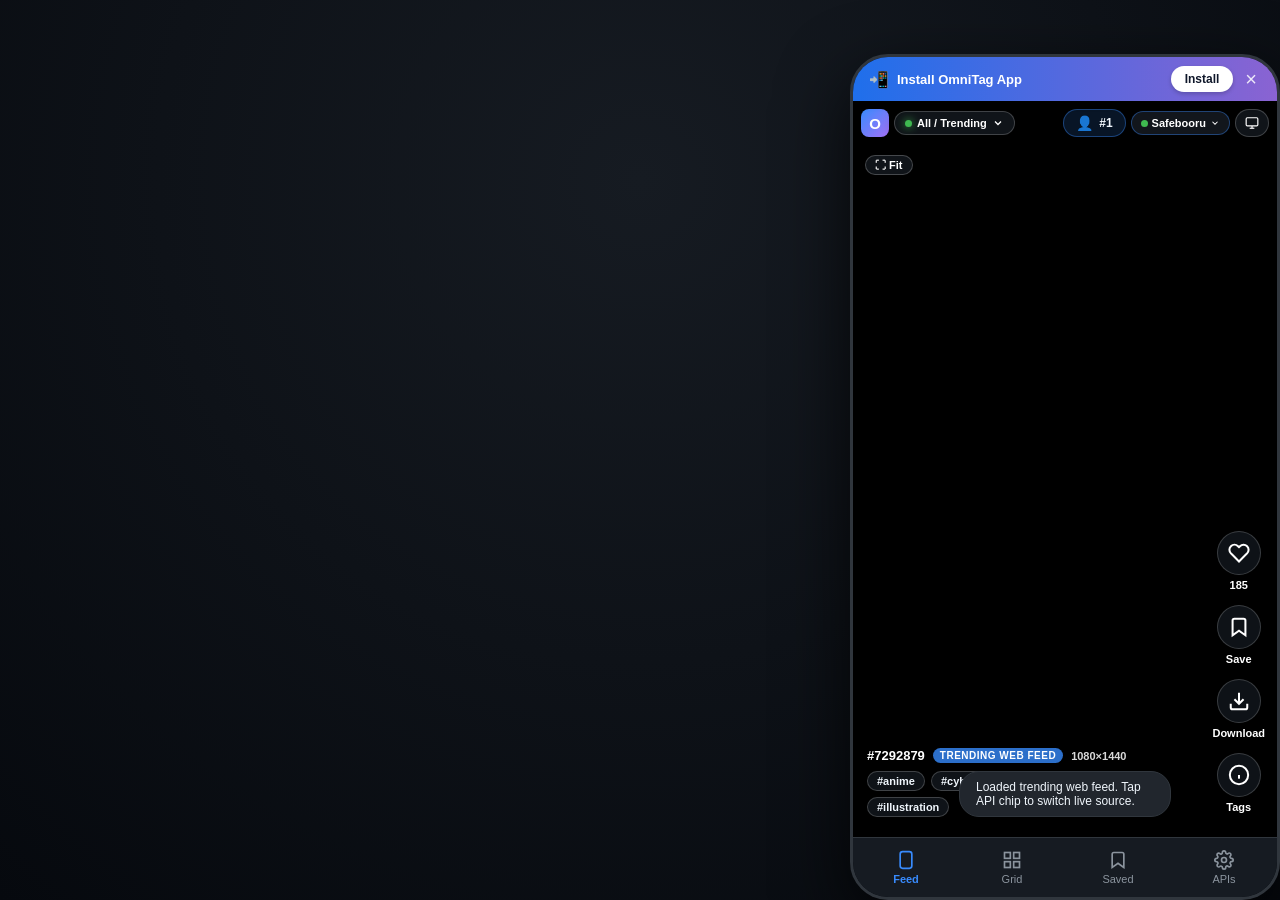
==== commit be243e6d: "Auto-fit UI to any phone screen, add TikTok-style interactive video scrubber line, and screen fittin" ====
--- a/mobile.html
+++ b/mobile.html
@@ -17,7 +17,7 @@
   </script>
 
   <link rel="manifest" href="manifest.json">
-  <link rel="stylesheet" href="css/mobile.css?v=1.3.0">
+  <link rel="stylesheet" href="css/mobile.css?v=1.3.2">
   <link rel="icon" type="image/svg+xml" href="data:image/svg+xml,<svg xmlns='http://www.w3.org/2000/svg' viewBox='0 0 100 100'><rect width='100' height='100' rx='25' fill='%23388bfd'/><text x='50%' y='55%' dominant-baseline='middle' text-anchor='middle' fill='white' font-size='56' font-weight='bold'>O</text></svg>">
 </head>
 <body>
@@ -147,8 +147,8 @@
             <span id="feed-account-avatar" class="account-avatar-emoji">&#128100;</span>
             <span id="feed-account-label">#1 User</span>
           </button>
-          <button id="feed-clear-tag-btn" class="feed-glass-btn" title="Clear tag filter" style="display: none;">
-            &times; Clear
+          <button id="feed-clear-tag-btn" class="feed-glass-btn feed-clear-btn" title="Clear tag filter" style="display: none;">
+            &times;
           </button>
           <!-- Choose Feed API Source Chip -->
           <button id="feed-source-chip" class="feed-glass-btn feed-api-pill" title="Choose Feed API Source">
@@ -574,9 +574,9 @@
   </div>
 
   <!-- Reusable API engine and Autocomplete logic -->
-  <script src="js/api-sources.js?v=1.3.0"></script>
-  <script src="js/autocomplete.js?v=1.3.0"></script>
-  <script src="js/mobile-app.js?v=1.3.0"></script>
+  <script src="js/api-sources.js?v=1.3.2"></script>
+  <script src="js/autocomplete.js?v=1.3.2"></script>
+  <script src="js/mobile-app.js?v=1.3.2"></script>
 
   <!-- PWA Service Worker Registration -->
   <script>
--- a/css/mobile.css
+++ b/css/mobile.css
@@ -70,18 +70,39 @@
   user-select: none;
 }
 
-/* App Container - Fixed viewport to eliminate jumping and layout shifts */
+/* App Container - Responsive to any phone screen automatically */
 .mobile-app-container {
   position: fixed;
   inset: 0;
+  width: 100vw;
   width: 100%;
-  max-width: 480px; /* Constrains beautifully on PC when previewing */
+  height: 100vh;
+  height: 100dvh;
   margin: 0 auto;
   overflow: hidden;
   background-color: var(--m-bg);
-  box-shadow: 0 0 40px rgba(0, 0, 0, 0.5);
-  border-left: 1px solid var(--m-border);
-  border-right: 1px solid var(--m-border);
+  box-sizing: border-box;
+}
+
+/* On desktop PC browsers, constrain to a sleek smartphone mockup preview */
+@media (min-width: 769px) and (min-height: 550px) {
+  body:not(.is-apk) {
+    background-color: #06090e;
+    background-image: radial-gradient(circle at 50% 20%, #161b22 0%, #06090e 100%);
+  }
+
+  body:not(.is-apk) .mobile-app-container {
+    max-width: 440px;
+    height: 94vh;
+    max-height: 920px;
+    inset: auto;
+    top: 50%;
+    left: 50%;
+    transform: translate(-50%, -50%);
+    border-radius: 38px;
+    border: 3px solid var(--m-border);
+    box-shadow: 0 25px 70px rgba(0, 0, 0, 0.75);
+  }
 }
 
 /* Grid & Saved View Container */
@@ -1130,22 +1151,45 @@
   background: #000;
 }
 
+.tiktok-video-wrapper,
+.tiktok-photo-wrapper {
+  position: absolute;
+  inset: 0;
+  width: 100%;
+  height: 100%;
+  display: flex;
+  align-items: center;
+  justify-content: center;
+  overflow: hidden;
+  background: #000;
+}
+
 .tiktok-media-el {
   max-width: 100%;
   max-height: 100%;
-  width: auto;
-  height: auto;
+  width: 100%;
+  height: 100%;
   object-fit: contain;
   pointer-events: auto;
   transform: translate3d(0, 0, 0);
   backface-visibility: hidden;
   will-change: transform;
+  transition: object-fit 0.2s ease;
+}
+
+video.tiktok-media-el {
+  width: 100%;
+  height: 100%;
+  max-width: 100%;
+  max-height: 100%;
+  object-fit: contain;
+  background: #000;
 }
 
 .tiktok-video-badge {
   position: absolute;
   top: calc(56px + env(safe-area-inset-top, 0px));
-  left: 14px;
+  left: 12px;
   background: rgba(0, 0, 0, 0.65);
   border: 1px solid rgba(255, 255, 255, 0.2);
   color: #fff;
@@ -1155,6 +1199,200 @@
   font-weight: 700;
   letter-spacing: 0.5px;
   backdrop-filter: blur(8px);
+  z-index: 22;
+}
+
+.tiktok-fit-toggle-btn {
+  position: absolute;
+  top: calc(54px + env(safe-area-inset-top, 0px));
+  left: 80px;
+  background: rgba(22, 27, 34, 0.75);
+  backdrop-filter: blur(10px);
+  -webkit-backdrop-filter: blur(10px);
+  border: 1px solid rgba(255, 255, 255, 0.22);
+  color: #fff;
+  padding: 3px 9px;
+  border-radius: 12px;
+  font-size: 11px;
+  font-weight: 700;
+  cursor: pointer;
+  z-index: 22;
+  transition: transform 0.15s ease, background 0.15s ease;
+}
+
+.tiktok-fit-toggle-btn.photo-fit {
+  left: 12px;
+}
+
+.tiktok-fit-toggle-btn:active {
+  transform: scale(0.92);
+  background: var(--m-accent);
+}
+
+.tiktok-mute-toggle-btn {
+  position: absolute;
+  top: calc(54px + env(safe-area-inset-top, 0px));
+  left: 140px;
+  background: rgba(22, 27, 34, 0.75);
+  backdrop-filter: blur(10px);
+  -webkit-backdrop-filter: blur(10px);
+  border: 1px solid rgba(255, 255, 255, 0.22);
+  color: #fff;
+  padding: 3px 8px;
+  border-radius: 12px;
+  font-size: 12px;
+  font-weight: 700;
+  cursor: pointer;
+  z-index: 22;
+  transition: transform 0.15s ease, background 0.15s ease;
+}
+
+.tiktok-mute-toggle-btn.unmuted {
+  border-color: rgba(63, 185, 80, 0.6);
+  background: rgba(63, 185, 80, 0.2);
+}
+
+.tiktok-mute-toggle-btn:active {
+  transform: scale(0.92);
+  background: var(--m-accent);
+}
+
+.tiktok-play-pause-icon {
+  position: absolute;
+  top: 50%;
+  left: 50%;
+  transform: translate(-50%, -50%) scale(0.7);
+  width: 64px;
+  height: 64px;
+  border-radius: 50%;
+  background: rgba(0, 0, 0, 0.65);
+  backdrop-filter: blur(8px);
+  -webkit-backdrop-filter: blur(8px);
+  border: 2px solid rgba(255, 255, 255, 0.35);
+  display: flex;
+  align-items: center;
+  justify-content: center;
+  color: #fff;
+  font-size: 26px;
+  opacity: 0;
+  pointer-events: none;
+  z-index: 25;
+  transition: opacity 0.25s ease, transform 0.25s ease;
+}
+
+.tiktok-play-pause-icon.flash {
+  opacity: 1;
+  transform: translate(-50%, -50%) scale(1);
+}
+
+/* TikTok-Style Bottom Video Scrubber Line */
+.tiktok-scrubber-container {
+  position: absolute;
+  left: 0;
+  right: 0;
+  bottom: 0;
+  height: 24px;
+  display: flex;
+  align-items: flex-end;
+  padding: 0 0 1px 0;
+  cursor: pointer;
+  z-index: 35;
+  touch-action: none;
+  -webkit-user-select: none;
+  user-select: none;
+}
+
+.tiktok-scrubber-track {
+  position: relative;
+  width: 100%;
+  height: 3px;
+  background: rgba(255, 255, 255, 0.28);
+  transition: height 0.15s ease, background 0.15s ease;
+}
+
+.tiktok-scrubber-container.scrubbing .tiktok-scrubber-track,
+.tiktok-scrubber-container:hover .tiktok-scrubber-track,
+.tiktok-scrubber-container:active .tiktok-scrubber-track {
+  height: 6px;
+  background: rgba(255, 255, 255, 0.42);
+}
+
+.tiktok-scrubber-buffered {
+  position: absolute;
+  top: 0;
+  left: 0;
+  height: 100%;
+  width: 0%;
+  background: rgba(255, 255, 255, 0.2);
+  pointer-events: none;
+}
+
+.tiktok-scrubber-fill {
+  position: absolute;
+  top: 0;
+  left: 0;
+  height: 100%;
+  width: 0%;
+  background: #ffffff;
+  pointer-events: none;
+  border-radius: 0 2px 2px 0;
+  box-shadow: 0 0 5px rgba(255, 255, 255, 0.85);
+}
+
+.tiktok-scrubber-thumb {
+  position: absolute;
+  top: 50%;
+  left: 0%;
+  transform: translate(-50%, -50%) scale(0);
+  width: 12px;
+  height: 12px;
+  border-radius: 50%;
+  background: #ffffff;
+  box-shadow: 0 0 8px rgba(0, 0, 0, 0.7);
+  pointer-events: none;
+  transition: transform 0.15s ease;
+}
+
+.tiktok-scrubber-container.scrubbing .tiktok-scrubber-thumb,
+.tiktok-scrubber-container:hover .tiktok-scrubber-thumb,
+.tiktok-scrubber-container:active .tiktok-scrubber-thumb {
+  transform: translate(-50%, -50%) scale(1);
+}
+
+/* Floating Scrub Time Bubble */
+.tiktok-scrub-indicator {
+  position: absolute;
+  top: 48%;
+  left: 50%;
+  transform: translate(-50%, -50%);
+  background: rgba(12, 16, 23, 0.88);
+  border: 1px solid rgba(255, 255, 255, 0.25);
+  backdrop-filter: blur(12px);
+  -webkit-backdrop-filter: blur(12px);
+  padding: 10px 22px;
+  border-radius: 30px;
+  color: #fff;
+  font-size: 18px;
+  font-weight: 800;
+  letter-spacing: 0.5px;
+  display: flex;
+  align-items: center;
+  gap: 6px;
+  z-index: 40;
+  pointer-events: none;
+  box-shadow: 0 8px 30px rgba(0, 0, 0, 0.8);
+}
+
+.scrub-time-current {
+  color: #fff;
+}
+
+.scrub-time-sep {
+  opacity: 0.5;
+}
+
+.scrub-time-total {
+  color: rgba(255, 255, 255, 0.65);
 }
 
 /* Double-Tap Heart Burst Animation */
@@ -1316,25 +1554,35 @@
 .feed-top-bar {
   position: absolute;
   top: calc(8px + env(safe-area-inset-top, 0px));
-  left: 12px;
-  right: 12px;
+  left: 8px;
+  right: 8px;
   display: flex;
   align-items: center;
   justify-content: space-between;
+  gap: 6px;
   z-index: 30;
   pointer-events: auto;
+  overflow-x: auto;
+  scrollbar-width: none;
+  -webkit-overflow-scrolling: touch;
+}
+
+.feed-top-bar::-webkit-scrollbar {
+  display: none;
 }
 
 .feed-top-left, .feed-top-right {
   display: flex;
   align-items: center;
-  gap: 8px;
+  gap: 5px;
+  flex-shrink: 0;
 }
 
 .brand-badge.small {
   width: 28px;
   height: 28px;
   font-size: 15px;
+  flex-shrink: 0;
 }
 
 .feed-tag-indicator-btn {
@@ -1343,15 +1591,23 @@
   -webkit-backdrop-filter: blur(12px);
   border: 1px solid rgba(255, 255, 255, 0.2);
   color: #fff;
-  padding: 6px 12px;
+  padding: 5px 10px;
   border-radius: 20px;
-  font-size: 12px;
+  font-size: 11px;
   font-weight: 700;
   display: flex;
   align-items: center;
-  gap: 6px;
+  gap: 5px;
   cursor: pointer;
   box-shadow: 0 4px 12px rgba(0, 0, 0, 0.4);
+  max-width: 140px;
+  flex-shrink: 1;
+}
+
+#feed-tag-label {
+  overflow: hidden;
+  text-overflow: ellipsis;
+  white-space: nowrap;
 }
 
 .feed-tag-indicator-btn:active {
@@ -1366,20 +1622,48 @@
   box-shadow: 0 0 8px #3fb950;
 }
 
+.feed-clear-btn {
+  padding: 4px 8px !important;
+  font-size: 13px !important;
+  font-weight: 700;
+  border-radius: 50% !important;
+  min-width: 24px;
+  height: 24px;
+  display: flex;
+  align-items: center;
+  justify-content: center;
+}
+
 .feed-glass-btn {
   background: rgba(22, 27, 34, 0.75);
   backdrop-filter: blur(12px);
   -webkit-backdrop-filter: blur(12px);
   border: 1px solid rgba(255, 255, 255, 0.2);
   color: #fff;
-  padding: 6px 12px;
+  padding: 5px 9px;
   border-radius: 20px;
-  font-size: 12px;
+  font-size: 11px;
   font-weight: 600;
   display: flex;
   align-items: center;
-  gap: 5px;
-  cursor: pointer;
+  gap: 4px;
+  cursor: pointer;
+  white-space: nowrap;
+  flex-shrink: 0;
+}
+
+#feed-active-source-name {
+  max-width: 95px;
+  overflow: hidden;
+  text-overflow: ellipsis;
+  white-space: nowrap;
+}
+
+#feed-account-label {
+  max-width: 60px;
+  overflow: hidden;
+  text-overflow: ellipsis;
+  white-space: nowrap;
 }
 
 .feed-glass-btn:active {
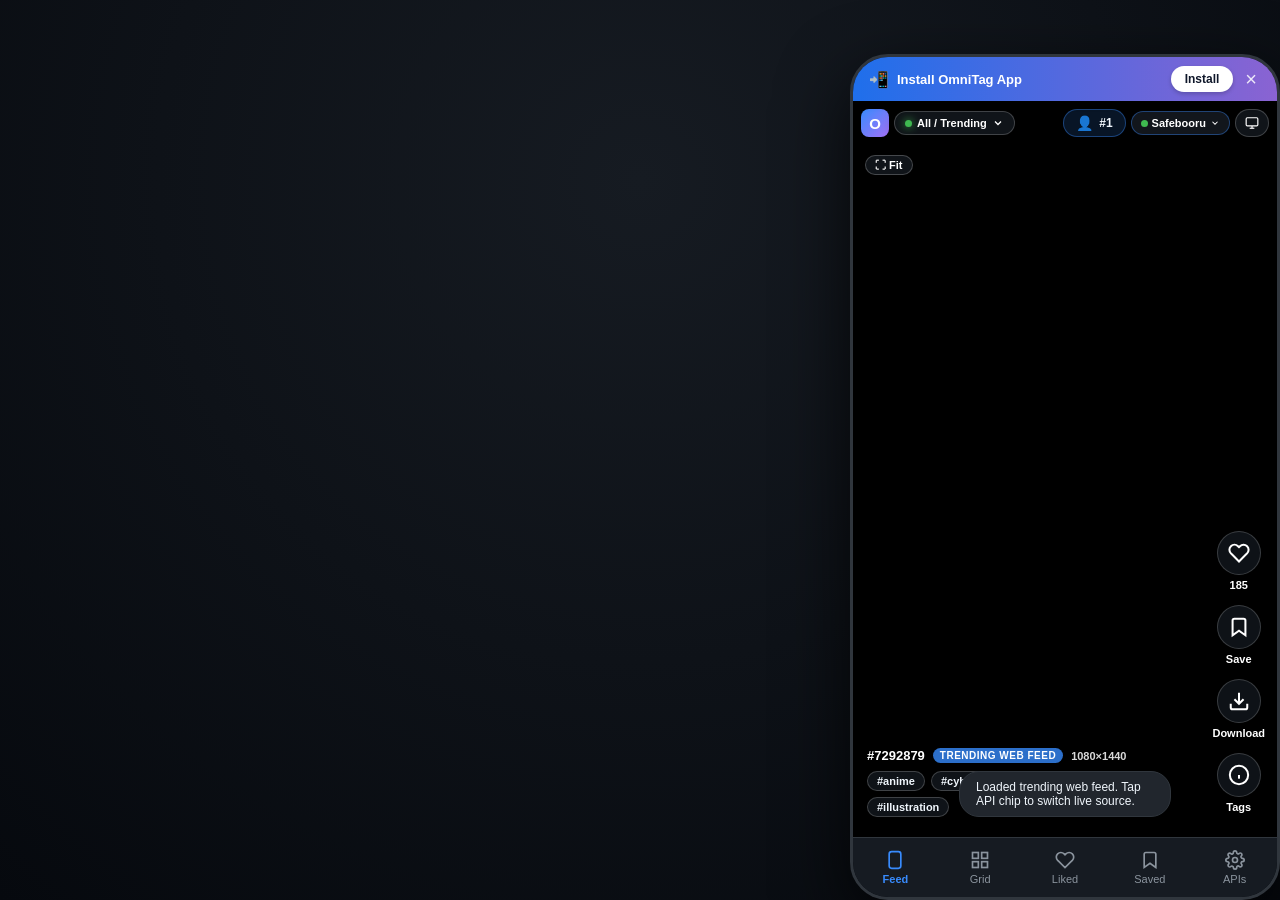
==== commit 6a2a0a88: "Add personalized For You recommendation algorithm, Liked section, and no-Gmail account login/registe" ====
--- a/mobile.html
+++ b/mobile.html
@@ -17,7 +17,7 @@
   </script>
 
   <link rel="manifest" href="manifest.json">
-  <link rel="stylesheet" href="css/mobile.css?v=1.3.2">
+  <link rel="stylesheet" href="css/mobile.css?v=1.3.3">
   <link rel="icon" type="image/svg+xml" href="data:image/svg+xml,<svg xmlns='http://www.w3.org/2000/svg' viewBox='0 0 100 100'><rect width='100' height='100' rx='25' fill='%23388bfd'/><text x='50%' y='55%' dominant-baseline='middle' text-anchor='middle' fill='white' font-size='56' font-weight='bold'>O</text></svg>">
 </head>
 <body>
@@ -228,6 +228,13 @@
         <span>Grid</span>
       </button>
 
+      <button class="nav-tab" data-tab="liked">
+        <svg width="20" height="20" viewBox="0 0 24 24" fill="none" stroke="currentColor" stroke-width="2">
+          <path d="M20.84 4.61a5.5 5.5 0 0 0-7.78 0L12 5.67l-1.06-1.06a5.5 5.5 0 0 0-7.78 7.78l1.06 1.06L12 21.23l7.78-7.78 1.06-1.06a5.5 5.5 0 0 0 0-7.78z"></path>
+        </svg>
+        <span>Liked</span>
+      </button>
+
       <button class="nav-tab" data-tab="saved">
         <svg width="20" height="20" viewBox="0 0 24 24" fill="none" stroke="currentColor" stroke-width="2">
           <path d="M19 21l-7-5-7 5V5a2 2 0 0 1 2-2h10a2 2 0 0 1 2 2z"></path>
@@ -489,64 +496,132 @@
       <div class="sheet-overlay"></div>
       <div class="sheet-panel" style="max-height: 88vh;">
         <div class="sheet-header">
-          <h4>đź‘¤ User Profiles &amp; Accounts</h4>
+          <h4>👤 User Account &amp; Taste Profile</h4>
           <button id="close-account-modal-btn" class="sheet-close-btn">&times;</button>
         </div>
 
-        <div style="overflow-y: auto; padding-right: 4px; flex: 1; display: flex; flex-direction: column; gap: 14px;">
-          <!-- Active Account Card -->
-          <div class="active-account-card">
-            <div class="account-avatar-large" id="current-account-avatar">&#128100;</div>
-            <div class="account-card-info">
-              <div class="account-name-row">
-                <span id="current-account-name" class="account-name-text">OmniUser</span>
-                <button id="edit-profile-btn" class="edit-profile-mini-btn" title="Edit Profile">&#9998;</button>
-              </div>
-              <div class="account-badges-row">
-                <span class="account-id-badge" id="current-account-id-badge">ID #1</span>
-                <span class="account-handle-text" id="current-account-handle">@user1</span>
-              </div>
-              <div class="account-stats-text" id="current-account-stats">0 saved bookmarks</div>
+        <!-- Subview Nav Pills -->
+        <div class="account-nav-pills">
+          <button id="acc-tab-profile" class="account-pill-btn active" data-subview="profile">Profile &amp; Taste</button>
+          <button id="acc-tab-login" class="account-pill-btn" data-subview="login">Log In</button>
+          <button id="acc-tab-register" class="account-pill-btn" data-subview="register">Create Account</button>
+        </div>
+
+        <div style="overflow-y: auto; padding-right: 4px; flex: 1;">
+          <!-- 1. Profile Subview -->
+          <div id="account-subview-profile" class="account-subview active">
+            <!-- Active Account Card -->
+            <div class="active-account-card">
+              <div class="account-avatar-large" id="current-account-avatar">👤</div>
+              <div class="account-card-info">
+                <div class="account-name-row">
+                  <span id="current-account-name" class="account-name-text">OmniUser</span>
+                  <button id="edit-profile-btn" class="edit-profile-mini-btn" title="Edit Profile">✏️</button>
+                </div>
+                <div class="account-badges-row">
+                  <span class="account-id-badge" id="current-account-id-badge">ID #1</span>
+                  <span class="account-handle-text" id="current-account-handle">@user1</span>
+                </div>
+                <div class="account-stats-row">
+                  <span class="account-stat-pill liked-stat" id="current-account-liked-stat">❤️ 0 Liked</span>
+                  <span class="account-stat-pill saved-stat" id="current-account-saved-stat">🔖 0 Saved</span>
+                </div>
+              </div>
             </div>
-          </div>
-
-          <!-- Account Switcher Section -->
-          <div class="account-section-title">
-            <span>Switch Profile</span>
-            <button id="create-account-btn" class="text-action-btn">+ New Account</button>
-          </div>
-
-          <div id="accounts-list-container" class="accounts-list-container">
-            <!-- Dynamic Account Cards rendered here -->
-          </div>
-
-          <!-- Create Account Form Drawer (Hidden by default) -->
-          <div id="new-account-drawer" class="new-account-drawer hidden">
-            <h5 style="color: var(--m-text); font-weight: 700;">Create Unique Account</h5>
-            <div class="m-form-group">
-              <label class="m-form-label">Profile Name</label>
-              <input type="text" id="new-account-name-input" class="m-form-input" placeholder="e.g. Anime Fan">
+
+            <!-- Algorithm Profile Box -->
+            <div class="algorithm-profile-box">
+              <div class="algorithm-box-header">
+                <span style="font-size: 16px;">✨</span>
+                <span class="algorithm-box-title">For You Recommendation Engine</span>
+              </div>
+              <div class="algorithm-box-desc">
+                Learns dynamically from what you search (+2), videos/posts you watch (+1), and items you like (+5) or bookmark (+3).
+              </div>
+              <div class="algorithm-tags-container" id="algorithm-top-tags">
+                <span class="algorithm-empty-hint">Start searching, liking, and watching posts to build your recommendation profile!</span>
+              </div>
+              <div class="algorithm-meta-row">
+                <span id="algorithm-interactions-count">0 interactions recorded</span>
+                <button type="button" id="reset-algorithm-btn" class="text-action-btn" style="color: #ff7b72; font-size: 11px;">Reset Taste Profile</button>
+              </div>
             </div>
-            <div class="m-form-group">
-              <label class="m-form-label">Choose Avatar</label>
-              <div class="avatar-picker-row">
-                <button type="button" class="avatar-option selected" data-avatar="&#128100;">&#128100;</button>
-                <button type="button" class="avatar-option" data-avatar="&#127775;">&#127775;</button>
-                <button type="button" class="avatar-option" data-avatar="&#129418;">&#129418;</button>
-                <button type="button" class="avatar-option" data-avatar="&#128049;">&#128049;</button>
-                <button type="button" class="avatar-option" data-avatar="&#127800;">&#127800;</button>
-                <button type="button" class="avatar-option" data-avatar="&#9889;">&#9889;</button>
-                <button type="button" class="avatar-option" data-avatar="&#127918;">&#127918;</button>
-                <button type="button" class="avatar-option" data-avatar="&#127912;">&#127912;</button>
-                <button type="button" class="avatar-option" data-avatar="&#128081;">&#128081;</button>
-              </div>
+
+            <!-- Switch Profile Section -->
+            <div class="account-section-title">
+              <span>Saved Accounts on this Device</span>
+              <button id="acc-switch-to-register-btn" class="text-action-btn">+ New Account</button>
             </div>
-            <div style="font-size: 11px; color: var(--m-text-sub); margin-bottom: 8px;" id="new-account-id-hint">
-              This account will be assigned sequential unique ID #2.
+
+            <div id="accounts-list-container" class="accounts-list-container">
+              <!-- Dynamic Account Cards rendered here -->
             </div>
-            <div style="display: flex; gap: 8px;">
-              <button type="button" id="confirm-create-account-btn" class="sheet-action-btn primary" style="flex: 1;">Create Account</button>
-              <button type="button" id="cancel-create-account-btn" class="sheet-action-btn" style="flex: 1;">Cancel</button>
+          </div>
+
+          <!-- 2. Log In Subview -->
+          <div id="account-subview-login" class="account-subview">
+            <div class="auth-box">
+              <h5 style="color: var(--m-text); font-weight: 700; margin-bottom: 6px; font-size: 15px;">Log In to Account</h5>
+              <div style="font-size: 12px; color: var(--m-text-sub); margin-bottom: 12px; line-height: 1.4;">
+                Sign in with just your username. No Gmail or email required!
+              </div>
+
+              <div class="m-form-group">
+                <label class="m-form-label">Username</label>
+                <input type="text" id="login-username-input" class="m-form-input" placeholder="Enter username (e.g. OmniUser)" autocomplete="username">
+              </div>
+
+              <div class="m-form-group">
+                <label class="m-form-label">Password <span style="font-size: 11px; color: var(--m-text-sub); font-weight: normal;">(Optional - leave blank if none)</span></label>
+                <input type="password" id="login-password-input" class="m-form-input" placeholder="Password (if set)" autocomplete="current-password">
+              </div>
+
+              <div style="margin-top: 14px; display: flex; flex-direction: column; gap: 8px;">
+                <button type="button" id="submit-login-btn" class="sheet-action-btn primary" style="padding: 12px; font-weight: 700;">Log In</button>
+                <button type="button" id="login-goto-register-btn" class="text-action-btn" style="text-align: center; margin-top: 6px; font-size: 12px;">Don't have an account? Create one now &rarr;</button>
+              </div>
+            </div>
+          </div>
+
+          <!-- 3. Register Subview -->
+          <div id="account-subview-register" class="account-subview">
+            <div class="auth-box">
+              <div style="background: rgba(56, 139, 253, 0.1); border: 1px solid rgba(56, 139, 253, 0.3); border-radius: 10px; padding: 10px; margin-bottom: 12px; font-size: 12px; color: #58a6ff; line-height: 1.4;">
+                ⚡ <strong>No Gmail or email required!</strong> Anyone can join with just a username you remember. An optional password can be set for extra privacy.
+              </div>
+
+              <h5 style="color: var(--m-text); font-weight: 700; margin-bottom: 6px; font-size: 15px;">Create New Account</h5>
+
+              <div class="m-form-group">
+                <label class="m-form-label">Username / Name</label>
+                <input type="text" id="register-username-input" class="m-form-input" placeholder="e.g. CoolArtist42" autocomplete="username">
+              </div>
+
+              <div class="m-form-group">
+                <label class="m-form-label">Password <span style="font-size: 11px; color: var(--m-text-sub); font-weight: normal;">(Optional - leave blank for 1-tap login)</span></label>
+                <input type="password" id="register-password-input" class="m-form-input" placeholder="Optional password" autocomplete="new-password">
+              </div>
+
+              <div class="m-form-group">
+                <label class="m-form-label">Choose Avatar Emoji</label>
+                <div class="avatar-picker-row" id="register-avatar-picker">
+                  <button type="button" class="avatar-option selected" data-avatar="👤">👤</button>
+                  <button type="button" class="avatar-option" data-avatar="🌟">🌟</button>
+                  <button type="button" class="avatar-option" data-avatar="🦊">🦊</button>
+                  <button type="button" class="avatar-option" data-avatar="🐱">🐱</button>
+                  <button type="button" class="avatar-option" data-avatar="🌸">🌸</button>
+                  <button type="button" class="avatar-option" data-avatar="⚡">⚡</button>
+                  <button type="button" class="avatar-option" data-avatar="🎮">🎮</button>
+                  <button type="button" class="avatar-option" data-avatar="🎨">🎨</button>
+                  <button type="button" class="avatar-option" data-avatar="👑">👑</button>
+                  <button type="button" class="avatar-option" data-avatar="🔥">🔥</button>
+                </div>
+              </div>
+
+              <div style="margin-top: 14px; display: flex; flex-direction: column; gap: 8px;">
+                <button type="button" id="submit-register-btn" class="sheet-action-btn primary" style="padding: 12px; font-weight: 700;">Create &amp; Sign In</button>
+                <button type="button" id="register-goto-login-btn" class="text-action-btn" style="text-align: center; margin-top: 6px; font-size: 12px;">Already have an account? Log In &rarr;</button>
+              </div>
             </div>
           </div>
         </div>
@@ -574,9 +649,9 @@
   </div>
 
   <!-- Reusable API engine and Autocomplete logic -->
-  <script src="js/api-sources.js?v=1.3.2"></script>
-  <script src="js/autocomplete.js?v=1.3.2"></script>
-  <script src="js/mobile-app.js?v=1.3.2"></script>
+  <script src="js/api-sources.js?v=1.3.3"></script>
+  <script src="js/autocomplete.js?v=1.3.3"></script>
+  <script src="js/mobile-app.js?v=1.3.3"></script>
 
   <!-- PWA Service Worker Registration -->
   <script>
--- a/css/mobile.css
+++ b/css/mobile.css
@@ -589,6 +589,10 @@
   font-weight: 600;
 }
 
+.nav-tab[data-tab="liked"].active {
+  color: #f85149;
+}
+
 /* Mobile Fullscreen Viewer */
 .mobile-viewer {
   position: fixed;
@@ -1977,9 +1981,147 @@
   font-weight: 600;
 }
 
-.account-stats-text {
+.account-stats-row {
+  display: flex;
+  align-items: center;
+  gap: 8px;
+  margin-top: 4px;
+}
+
+.account-stat-pill {
+  font-size: 11px;
+  font-weight: 700;
+  padding: 3px 8px;
+  border-radius: 8px;
+}
+
+.account-stat-pill.liked-stat {
+  background: rgba(248, 81, 73, 0.15);
+  color: #f85149;
+  border: 1px solid rgba(248, 81, 73, 0.3);
+}
+
+.account-stat-pill.saved-stat {
+  background: rgba(56, 139, 253, 0.15);
+  color: #388bfd;
+  border: 1px solid rgba(56, 139, 253, 0.3);
+}
+
+.account-nav-pills {
+  display: flex;
+  background: var(--m-surface-elevated);
+  border-radius: 12px;
+  padding: 3px;
+  gap: 3px;
+  margin-bottom: 6px;
+}
+
+.account-pill-btn {
+  flex: 1;
+  background: transparent;
+  border: none;
+  color: var(--m-text-sub);
+  padding: 7px 10px;
+  border-radius: 9px;
   font-size: 12px;
+  font-weight: 700;
+  cursor: pointer;
+  transition: all 0.15s ease;
+}
+
+.account-pill-btn.active {
+  background: var(--m-surface);
+  color: var(--m-text);
+  box-shadow: 0 2px 6px rgba(0, 0, 0, 0.25);
+}
+
+.account-subview {
+  display: none;
+}
+
+.account-subview.active {
+  display: flex;
+  flex-direction: column;
+  gap: 14px;
+}
+
+.algorithm-profile-box {
+  background: linear-gradient(135deg, rgba(30, 41, 59, 0.5) 0%, rgba(15, 23, 42, 0.7) 100%);
+  border: 1px solid rgba(139, 92, 246, 0.3);
+  border-radius: 14px;
+  padding: 12px;
+  display: flex;
+  flex-direction: column;
+  gap: 8px;
+}
+
+.algorithm-box-header {
+  display: flex;
+  align-items: center;
+  gap: 7px;
+}
+
+.algorithm-box-title {
+  font-size: 13px;
+  font-weight: 700;
+  color: #c084fc;
+}
+
+.algorithm-box-desc {
+  font-size: 11px;
   color: var(--m-text-sub);
+  line-height: 1.4;
+}
+
+.algorithm-tags-container {
+  display: flex;
+  flex-wrap: wrap;
+  gap: 6px;
+  margin: 4px 0;
+}
+
+.algorithm-tag-chip {
+  background: rgba(139, 92, 246, 0.15);
+  border: 1px solid rgba(139, 92, 246, 0.4);
+  color: #e9d5ff;
+  padding: 3px 8px;
+  border-radius: 12px;
+  font-size: 11px;
+  font-weight: 600;
+  display: flex;
+  align-items: center;
+  gap: 4px;
+}
+
+.algorithm-tag-chip .tag-pts {
+  font-size: 9px;
+  opacity: 0.7;
+  background: rgba(0, 0, 0, 0.3);
+  padding: 1px 4px;
+  border-radius: 6px;
+}
+
+.algorithm-empty-hint {
+  font-size: 11px;
+  color: var(--m-text-sub);
+  font-style: italic;
+}
+
+.algorithm-meta-row {
+  display: flex;
+  align-items: center;
+  justify-content: space-between;
+  font-size: 10px;
+  color: var(--m-text-sub);
+  padding-top: 4px;
+  border-top: 1px solid rgba(255, 255, 255, 0.08);
+}
+
+.auth-box {
+  background: var(--m-surface);
+  border: 1px solid var(--m-border);
+  border-radius: 14px;
+  padding: 16px;
 }
 
 .account-section-title {
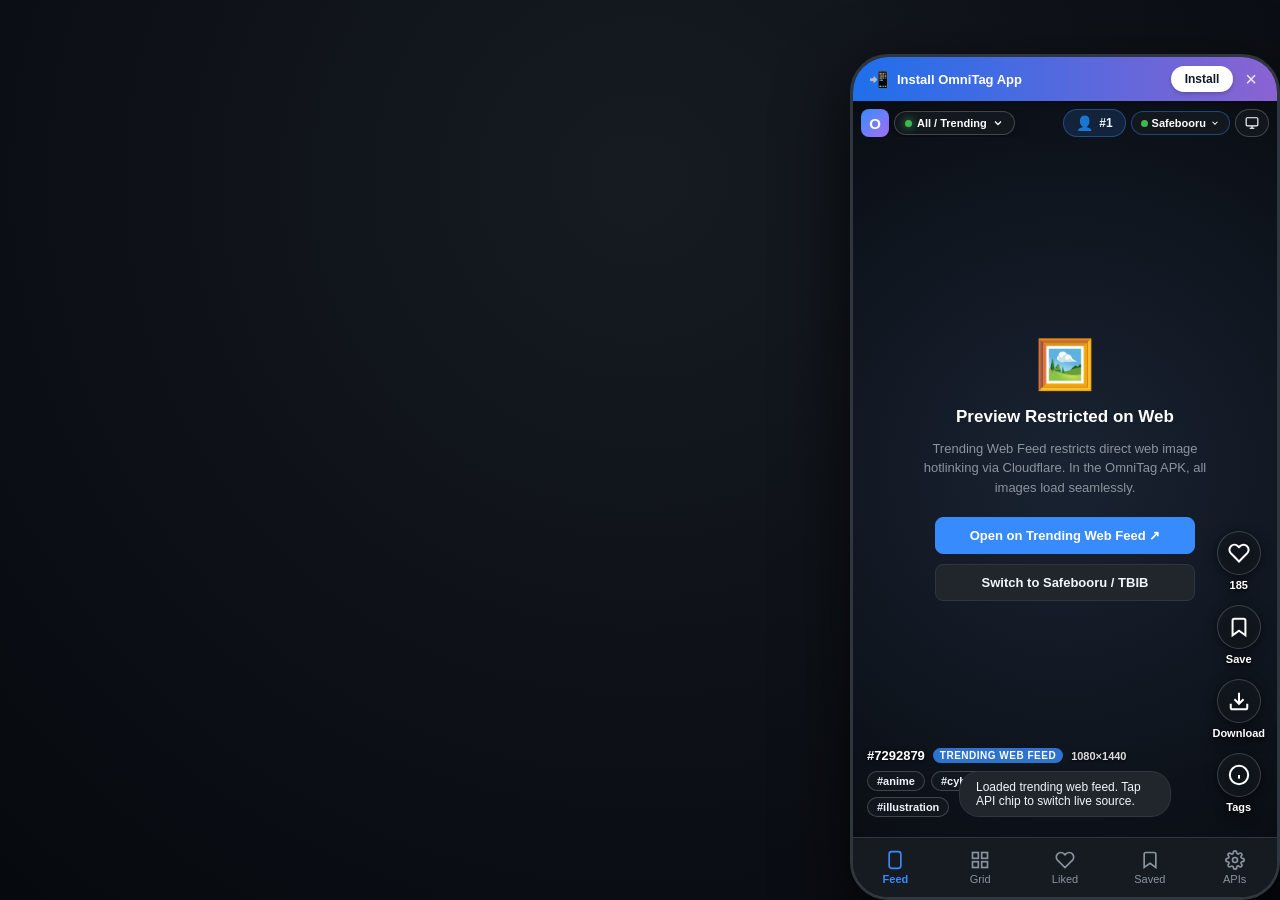
==== commit b1339c80: "Fix Rule34 video playback with api-cdn-mp4 routing, multi-CDN mirror fallback, and native video stre" ====
--- a/mobile.html
+++ b/mobile.html
@@ -17,7 +17,7 @@
   </script>
 
   <link rel="manifest" href="manifest.json">
-  <link rel="stylesheet" href="css/mobile.css?v=1.3.3">
+  <link rel="stylesheet" href="css/mobile.css?v=1.3.4">
   <link rel="icon" type="image/svg+xml" href="data:image/svg+xml,<svg xmlns='http://www.w3.org/2000/svg' viewBox='0 0 100 100'><rect width='100' height='100' rx='25' fill='%23388bfd'/><text x='50%' y='55%' dominant-baseline='middle' text-anchor='middle' fill='white' font-size='56' font-weight='bold'>O</text></svg>">
 </head>
 <body>
@@ -649,9 +649,9 @@
   </div>
 
   <!-- Reusable API engine and Autocomplete logic -->
-  <script src="js/api-sources.js?v=1.3.3"></script>
-  <script src="js/autocomplete.js?v=1.3.3"></script>
-  <script src="js/mobile-app.js?v=1.3.3"></script>
+  <script src="js/api-sources.js?v=1.3.4"></script>
+  <script src="js/autocomplete.js?v=1.3.4"></script>
+  <script src="js/mobile-app.js?v=1.3.4"></script>
 
   <!-- PWA Service Worker Registration -->
   <script>
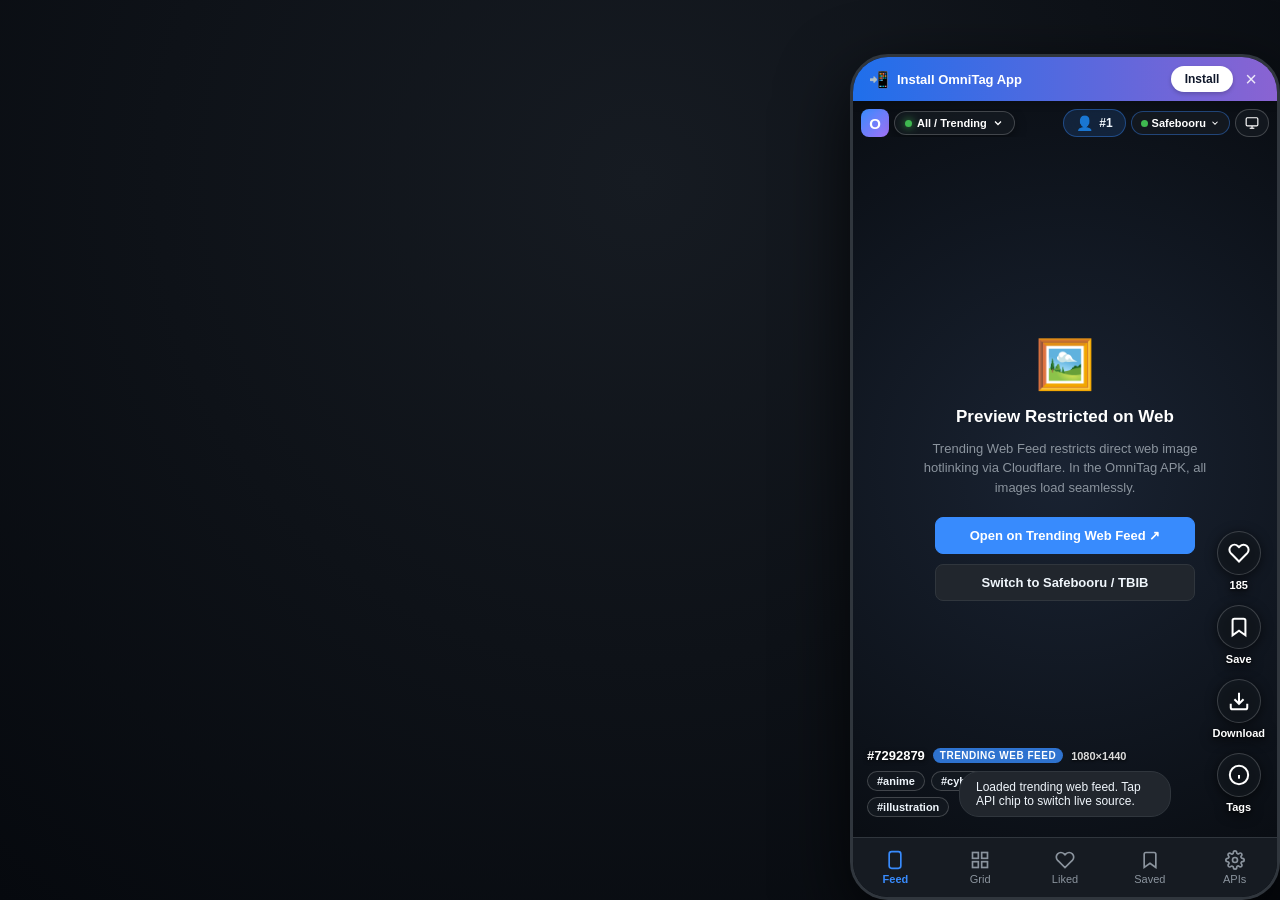
==== commit f5b47a64: "Fix seeking and scrubbing lag with throttled keyframe seeks, watchdog immunity, and double-tap gestu" ====
--- a/mobile.html
+++ b/mobile.html
@@ -17,7 +17,7 @@
   </script>
 
   <link rel="manifest" href="manifest.json">
-  <link rel="stylesheet" href="css/mobile.css?v=1.3.4">
+  <link rel="stylesheet" href="css/mobile.css?v=1.3.6">
   <link rel="icon" type="image/svg+xml" href="data:image/svg+xml,<svg xmlns='http://www.w3.org/2000/svg' viewBox='0 0 100 100'><rect width='100' height='100' rx='25' fill='%23388bfd'/><text x='50%' y='55%' dominant-baseline='middle' text-anchor='middle' fill='white' font-size='56' font-weight='bold'>O</text></svg>">
 </head>
 <body>
@@ -649,9 +649,9 @@
   </div>
 
   <!-- Reusable API engine and Autocomplete logic -->
-  <script src="js/api-sources.js?v=1.3.4"></script>
-  <script src="js/autocomplete.js?v=1.3.4"></script>
-  <script src="js/mobile-app.js?v=1.3.4"></script>
+  <script src="js/api-sources.js?v=1.3.6"></script>
+  <script src="js/autocomplete.js?v=1.3.6"></script>
+  <script src="js/mobile-app.js?v=1.3.6"></script>
 
   <!-- PWA Service Worker Registration -->
   <script>
--- a/css/mobile.css
+++ b/css/mobile.css
@@ -1289,6 +1289,87 @@
   transform: translate(-50%, -50%) scale(1);
 }
 
+/* TikTok-Style Smooth Video Buffering Spinner */
+.tiktok-buffering-spinner {
+  position: absolute;
+  top: 50%;
+  left: 50%;
+  transform: translate(-50%, -50%);
+  width: 52px;
+  height: 52px;
+  pointer-events: none;
+  z-index: 26;
+  display: flex;
+  align-items: center;
+  justify-content: center;
+}
+
+.tiktok-buffering-spinner .spinner-ring {
+  width: 38px;
+  height: 38px;
+  border: 3px solid rgba(255, 255, 255, 0.25);
+  border-top-color: #ffffff;
+  border-radius: 50%;
+  animation: tiktok-spin 0.75s linear infinite;
+}
+
+@keyframes tiktok-spin {
+  0% { transform: rotate(0deg); }
+  100% { transform: rotate(360deg); }
+}
+
+/* Double-Tap Forward / Backward Skip Feedback */
+.tiktok-seek-feedback {
+  position: absolute;
+  top: 50%;
+  transform: translateY(-50%);
+  width: 76px;
+  height: 76px;
+  border-radius: 50%;
+  background: rgba(0, 0, 0, 0.72);
+  backdrop-filter: blur(10px);
+  -webkit-backdrop-filter: blur(10px);
+  border: 1.5px solid rgba(255, 255, 255, 0.35);
+  display: flex;
+  flex-direction: column;
+  align-items: center;
+  justify-content: center;
+  color: #fff;
+  z-index: 28;
+  pointer-events: none;
+}
+
+.tiktok-seek-feedback.seek-left {
+  left: 36px;
+}
+
+.tiktok-seek-feedback.seek-right {
+  right: 36px;
+}
+
+.tiktok-seek-feedback .seek-icon {
+  font-size: 18px;
+  font-weight: 900;
+  letter-spacing: -1px;
+}
+
+.tiktok-seek-feedback .seek-text {
+  font-size: 11px;
+  font-weight: 700;
+  margin-top: 2px;
+}
+
+.tiktok-seek-feedback.pop {
+  animation: tiktok-seek-pop 0.55s ease forwards;
+}
+
+@keyframes tiktok-seek-pop {
+  0% { transform: translateY(-50%) scale(0.65); opacity: 0; }
+  30% { transform: translateY(-50%) scale(1.08); opacity: 1; }
+  75% { transform: translateY(-50%) scale(1.0); opacity: 1; }
+  100% { transform: translateY(-50%) scale(1.18); opacity: 0; }
+}
+
 /* TikTok-Style Bottom Video Scrubber Line */
 .tiktok-scrubber-container {
   position: absolute;
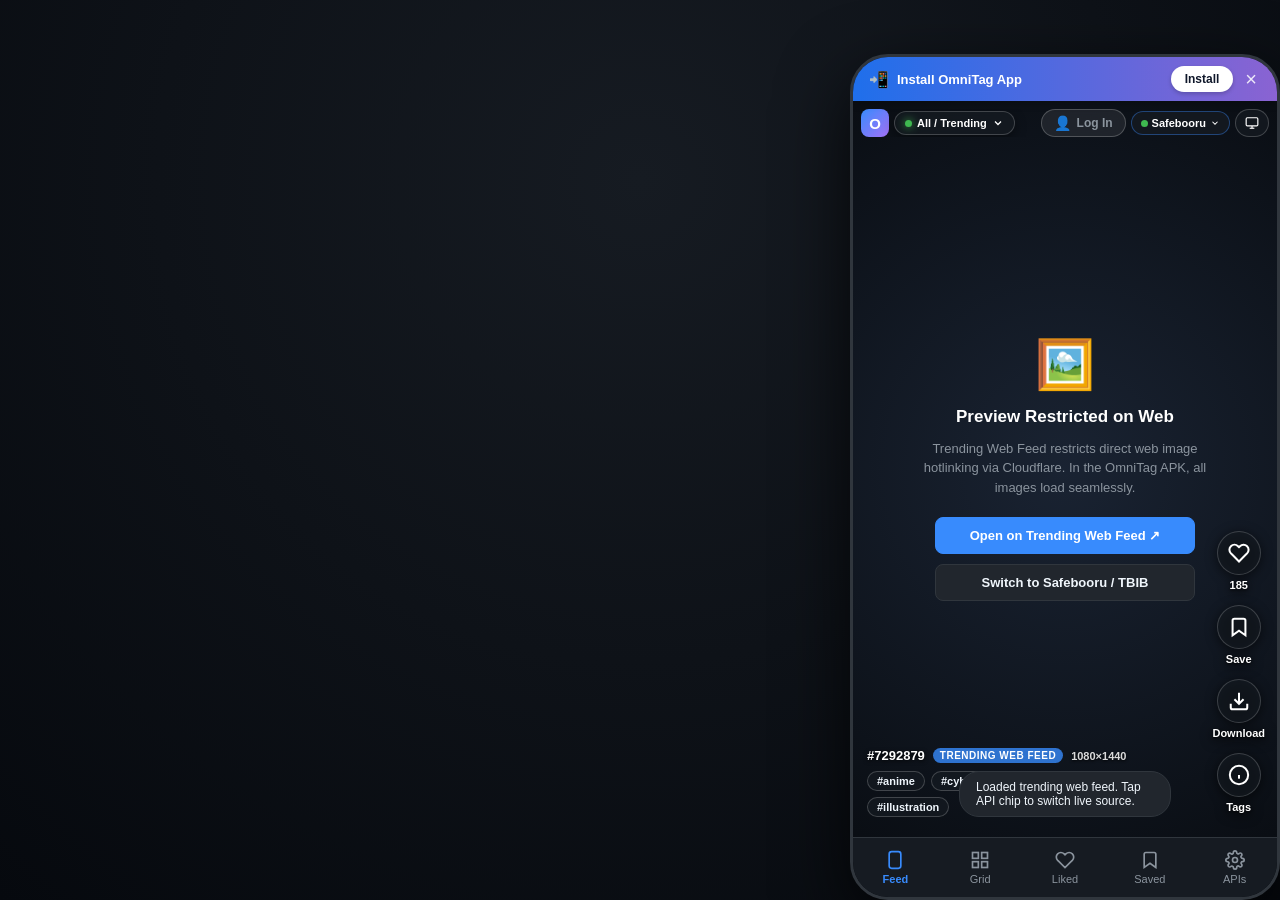
==== commit 88aa0a92: "v1.3.7: Fix user accounts usability and persistence, start fresh in Guest mode, add Log Out support" ====
--- a/mobile.html
+++ b/mobile.html
@@ -17,7 +17,7 @@
   </script>
 
   <link rel="manifest" href="manifest.json">
-  <link rel="stylesheet" href="css/mobile.css?v=1.3.6">
+  <link rel="stylesheet" href="css/mobile.css?v=1.3.7">
   <link rel="icon" type="image/svg+xml" href="data:image/svg+xml,<svg xmlns='http://www.w3.org/2000/svg' viewBox='0 0 100 100'><rect width='100' height='100' rx='25' fill='%23388bfd'/><text x='50%' y='55%' dominant-baseline='middle' text-anchor='middle' fill='white' font-size='56' font-weight='bold'>O</text></svg>">
 </head>
 <body>
@@ -49,10 +49,10 @@
         </div>
 
         <div class="header-actions">
-          <!-- User Account Pill (Unique ID #1, #2, etc.) -->
-          <button id="header-account-btn" class="account-pill" title="My Account Profile">
+          <!-- User Account Pill (Unique ID #1, #2, etc. or Log In if guest) -->
+          <button id="header-account-btn" class="account-pill is-guest" title="Log In or Sign Up">
             <span id="header-account-avatar" class="account-avatar-emoji">&#128100;</span>
-            <span id="header-account-label">#1 User</span>
+            <span id="header-account-label">Log In</span>
           </button>
           <!-- Active Source Pill (Tap opens bottom sheet) -->
           <button id="mobile-source-chip" class="mobile-source-chip" title="Switch API">
@@ -142,10 +142,10 @@
           </button>
         </div>
         <div class="feed-top-right">
-          <!-- User Account Pill (Unique ID #1, #2, etc.) -->
-          <button id="feed-account-btn" class="feed-glass-btn account-pill" title="My Account Profile">
+          <!-- User Account Pill (Unique ID #1, #2, etc. or Log In if guest) -->
+          <button id="feed-account-btn" class="feed-glass-btn account-pill is-guest" title="Log In or Sign Up">
             <span id="feed-account-avatar" class="account-avatar-emoji">&#128100;</span>
-            <span id="feed-account-label">#1 User</span>
+            <span id="feed-account-label">Log In</span>
           </button>
           <button id="feed-clear-tag-btn" class="feed-glass-btn feed-clear-btn" title="Clear tag filter" style="display: none;">
             &times;
@@ -510,22 +510,41 @@
         <div style="overflow-y: auto; padding-right: 4px; flex: 1;">
           <!-- 1. Profile Subview -->
           <div id="account-subview-profile" class="account-subview active">
-            <!-- Active Account Card -->
-            <div class="active-account-card">
+            <!-- Active Account Card (Shown when logged in) -->
+            <div class="active-account-card" id="logged-in-profile-card" style="display: none;">
               <div class="account-avatar-large" id="current-account-avatar">👤</div>
               <div class="account-card-info">
                 <div class="account-name-row">
-                  <span id="current-account-name" class="account-name-text">OmniUser</span>
-                  <button id="edit-profile-btn" class="edit-profile-mini-btn" title="Edit Profile">✏️</button>
+                  <span id="current-account-name" class="account-name-text">User</span>
+                  <button type="button" id="edit-profile-btn" class="edit-profile-mini-btn" title="Edit Profile Name">✏️</button>
+                  <button type="button" id="account-logout-btn" class="account-logout-mini-btn" title="Log Out">Log Out</button>
                 </div>
                 <div class="account-badges-row">
                   <span class="account-id-badge" id="current-account-id-badge">ID #1</span>
-                  <span class="account-handle-text" id="current-account-handle">@user1</span>
+                  <span class="account-handle-text" id="current-account-handle">@user</span>
                 </div>
                 <div class="account-stats-row">
                   <span class="account-stat-pill liked-stat" id="current-account-liked-stat">❤️ 0 Liked</span>
                   <span class="account-stat-pill saved-stat" id="current-account-saved-stat">🔖 0 Saved</span>
                 </div>
+              </div>
+            </div>
+
+            <!-- Guest Mode Welcome Card (Shown when logged out) -->
+            <div class="guest-profile-card" id="guest-profile-card">
+              <div class="guest-card-header">
+                <div class="guest-avatar-large">👤</div>
+                <div>
+                  <div class="guest-card-title">Browsing as Guest</div>
+                  <div class="guest-card-subtitle">No account signed in</div>
+                </div>
+              </div>
+              <p class="guest-card-desc">
+                Sign in or create an account to personalize your feed algorithm and save posts across sessions. No email needed!
+              </p>
+              <div class="guest-card-actions">
+                <button type="button" id="guest-goto-login-btn" class="sheet-action-btn primary" style="flex: 1; padding: 10px; font-size: 13px;">🔑 Log In</button>
+                <button type="button" id="guest-goto-register-btn" class="sheet-action-btn" style="flex: 1; padding: 10px; font-size: 13px;">✨ Create Account</button>
               </div>
             </div>
 
@@ -649,9 +668,9 @@
   </div>
 
   <!-- Reusable API engine and Autocomplete logic -->
-  <script src="js/api-sources.js?v=1.3.6"></script>
-  <script src="js/autocomplete.js?v=1.3.6"></script>
-  <script src="js/mobile-app.js?v=1.3.6"></script>
+  <script src="js/api-sources.js?v=1.3.7"></script>
+  <script src="js/autocomplete.js?v=1.3.7"></script>
+  <script src="js/mobile-app.js?v=1.3.7"></script>
 
   <!-- PWA Service Worker Registration -->
   <script>
--- a/css/mobile.css
+++ b/css/mobile.css
@@ -1975,6 +1975,19 @@
   transition: all 0.2s ease;
 }
 
+.account-pill.is-guest {
+  background: rgba(255, 255, 255, 0.08) !important;
+  border: 1px solid rgba(255, 255, 255, 0.22) !important;
+  color: var(--m-text-sub) !important;
+}
+
+.account-pill.is-guest:hover,
+.account-pill.is-guest:focus {
+  background: rgba(56, 139, 253, 0.18) !important;
+  border-color: rgba(56, 139, 253, 0.5) !important;
+  color: var(--m-text) !important;
+}
+
 .account-pill:active {
   transform: scale(0.95);
   background: var(--m-accent) !important;
@@ -1994,6 +2007,80 @@
   border-radius: 16px;
   padding: 14px;
   box-shadow: 0 4px 18px rgba(0, 0, 0, 0.3);
+}
+
+.guest-profile-card {
+  display: flex;
+  flex-direction: column;
+  gap: 12px;
+  background: linear-gradient(135deg, rgba(30, 41, 59, 0.6) 0%, rgba(15, 23, 42, 0.8) 100%);
+  border: 1px solid rgba(255, 255, 255, 0.14);
+  border-radius: 16px;
+  padding: 16px;
+  box-shadow: 0 4px 18px rgba(0, 0, 0, 0.25);
+}
+
+.guest-card-header {
+  display: flex;
+  align-items: center;
+  gap: 12px;
+}
+
+.guest-avatar-large {
+  width: 48px;
+  height: 48px;
+  border-radius: 50%;
+  background: rgba(255, 255, 255, 0.08);
+  border: 2px dashed rgba(255, 255, 255, 0.25);
+  display: flex;
+  align-items: center;
+  justify-content: center;
+  font-size: 24px;
+}
+
+.guest-card-title {
+  font-size: 16px;
+  font-weight: 800;
+  color: var(--m-text);
+}
+
+.guest-card-subtitle {
+  font-size: 12px;
+  color: var(--m-text-sub);
+}
+
+.guest-card-desc {
+  font-size: 12px;
+  color: var(--m-text-sub);
+  line-height: 1.4;
+  margin: 0;
+}
+
+.guest-card-actions {
+  display: flex;
+  gap: 10px;
+  margin-top: 4px;
+}
+
+.account-logout-mini-btn {
+  margin-left: auto;
+  background: rgba(248, 81, 73, 0.15);
+  border: 1px solid rgba(248, 81, 73, 0.35);
+  color: #ff7b72;
+  font-size: 11px;
+  font-weight: 700;
+  padding: 3px 8px;
+  border-radius: 6px;
+  cursor: pointer;
+  transition: all 0.2s ease;
+}
+
+.account-logout-mini-btn:hover,
+.account-logout-mini-btn:active {
+  background: #f85149;
+  color: #fff;
+  border-color: #f85149;
+  transform: scale(0.95);
 }
 
 .account-avatar-large {
